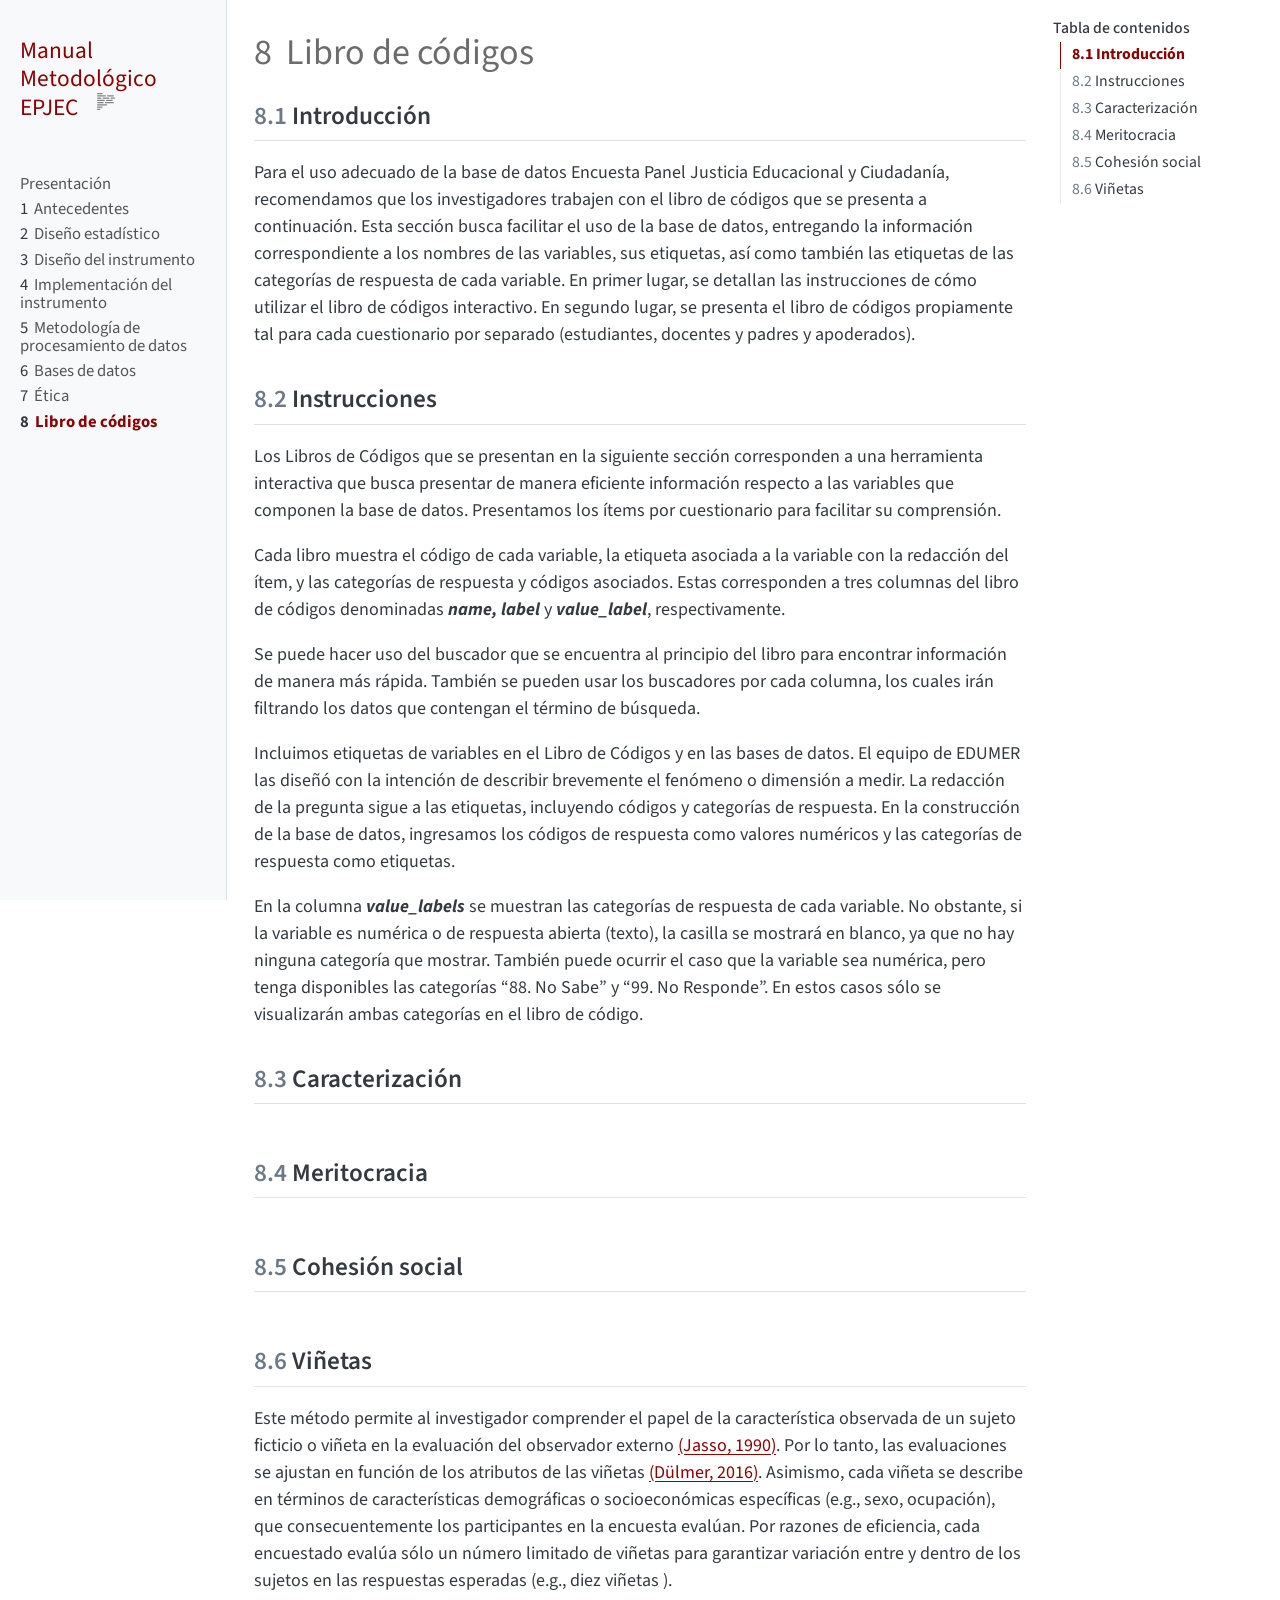
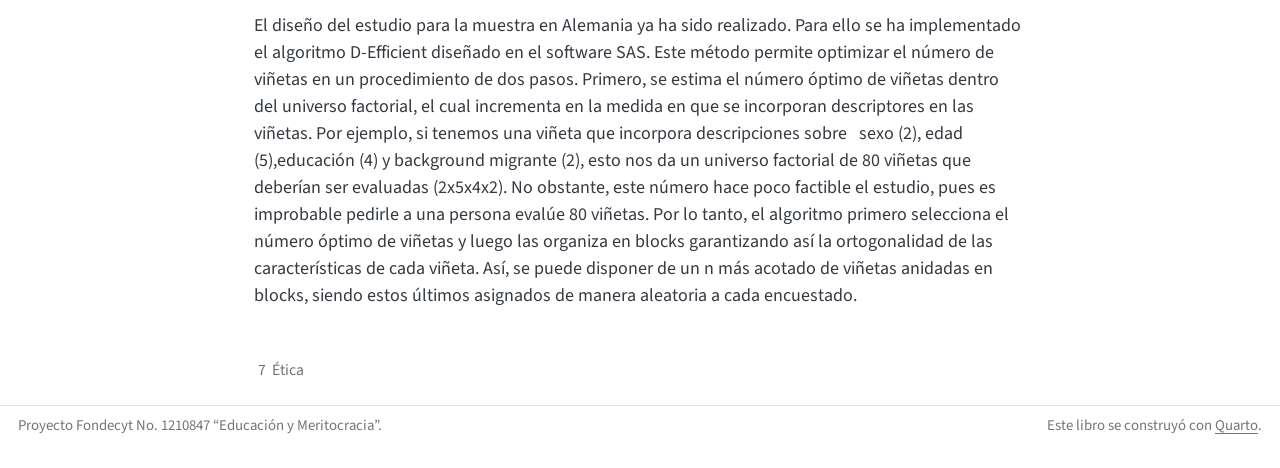
==== docs/08-codebook.html @ 8bf210ad "avances libro de códigos avances en los módulos de meritocracia y cohesión" ====
<!DOCTYPE html>
<html xmlns="http://www.w3.org/1999/xhtml" lang="es" xml:lang="es"><head>

<meta charset="utf-8">
<meta name="generator" content="quarto-1.5.57">

<meta name="viewport" content="width=device-width, initial-scale=1.0, user-scalable=yes">


<title>8&nbsp; Libro de códigos – Manual Metodológico EPJEC</title>
<style>
code{white-space: pre-wrap;}
span.smallcaps{font-variant: small-caps;}
div.columns{display: flex; gap: min(4vw, 1.5em);}
div.column{flex: auto; overflow-x: auto;}
div.hanging-indent{margin-left: 1.5em; text-indent: -1.5em;}
ul.task-list{list-style: none;}
ul.task-list li input[type="checkbox"] {
  width: 0.8em;
  margin: 0 0.8em 0.2em -1em; /* quarto-specific, see https://github.com/quarto-dev/quarto-cli/issues/4556 */ 
  vertical-align: middle;
}
</style>


<script src="site_libs/quarto-nav/quarto-nav.js"></script>
<script src="site_libs/quarto-nav/headroom.min.js"></script>
<script src="site_libs/clipboard/clipboard.min.js"></script>
<script src="site_libs/quarto-search/autocomplete.umd.js"></script>
<script src="site_libs/quarto-search/fuse.min.js"></script>
<script src="site_libs/quarto-search/quarto-search.js"></script>
<meta name="quarto:offset" content="./">
<link href="./07-etichs.html" rel="prev">
<link href="./edumer.png" rel="icon" type="image/png">
<script src="site_libs/quarto-html/quarto.js"></script>
<script src="site_libs/quarto-html/popper.min.js"></script>
<script src="site_libs/quarto-html/tippy.umd.min.js"></script>
<script src="site_libs/quarto-html/anchor.min.js"></script>
<link href="site_libs/quarto-html/tippy.css" rel="stylesheet">
<link href="site_libs/quarto-html/quarto-syntax-highlighting.css" rel="stylesheet" id="quarto-text-highlighting-styles">
<script src="site_libs/bootstrap/bootstrap.min.js"></script>
<link href="site_libs/bootstrap/bootstrap-icons.css" rel="stylesheet">
<link href="site_libs/bootstrap/bootstrap.min.css" rel="stylesheet" id="quarto-bootstrap" data-mode="light">
<script id="quarto-search-options" type="application/json">{
  "location": "sidebar",
  "copy-button": false,
  "collapse-after": 3,
  "panel-placement": "start",
  "type": "textbox",
  "limit": 50,
  "keyboard-shortcut": [
    "f",
    "/",
    "s"
  ],
  "language": {
    "search-no-results-text": "Sin resultados",
    "search-matching-documents-text": "documentos encontrados",
    "search-copy-link-title": "Copiar el enlace en la búsqueda",
    "search-hide-matches-text": "Ocultar resultados adicionales",
    "search-more-match-text": "resultado adicional en este documento",
    "search-more-matches-text": "resultados adicionales en este documento",
    "search-clear-button-title": "Borrar",
    "search-text-placeholder": "",
    "search-detached-cancel-button-title": "Cancelar",
    "search-submit-button-title": "Enviar",
    "search-label": "Buscar"
  }
}</script>
<script src="site_libs/htmlwidgets-1.6.3/htmlwidgets.js"></script>

<link href="site_libs/datatables-css-0.0.0/datatables-crosstalk.css" rel="stylesheet">

<script src="site_libs/datatables-binding-0.33/datatables.js"></script>

<script src="site_libs/jquery-3.6.0/jquery-3.6.0.min.js"></script>

<link href="site_libs/dt-core-1.13.6/css/jquery.dataTables.min.css" rel="stylesheet">

<link href="site_libs/dt-core-1.13.6/css/jquery.dataTables.extra.css" rel="stylesheet">

<script src="site_libs/dt-core-1.13.6/js/jquery.dataTables.min.js"></script>

<script src="site_libs/jszip-1.13.6/jszip.min.js"></script>

<script src="site_libs/pdfmake-1.13.6/pdfmake.js"></script>

<script src="site_libs/pdfmake-1.13.6/vfs_fonts.js"></script>

<link href="site_libs/dt-ext-buttons-1.13.6/css/buttons.dataTables.min.css" rel="stylesheet">

<script src="site_libs/dt-ext-buttons-1.13.6/js/dataTables.buttons.min.js"></script>

<script src="site_libs/dt-ext-buttons-1.13.6/js/buttons.html5.min.js"></script>

<script src="site_libs/dt-ext-buttons-1.13.6/js/buttons.colVis.min.js"></script>

<script src="site_libs/dt-ext-buttons-1.13.6/js/buttons.print.min.js"></script>

<link href="site_libs/nouislider-7.0.10/jquery.nouislider.min.css" rel="stylesheet">

<script src="site_libs/nouislider-7.0.10/jquery.nouislider.min.js"></script>

<link href="site_libs/selectize-0.12.0/selectize.bootstrap3.css" rel="stylesheet">

<script src="site_libs/selectize-0.12.0/selectize.min.js"></script>

<link href="site_libs/crosstalk-1.2.1/css/crosstalk.min.css" rel="stylesheet">

<script src="site_libs/crosstalk-1.2.1/js/crosstalk.min.js"></script>



</head>

<body class="nav-sidebar docked">

<div id="quarto-search-results"></div>
  <header id="quarto-header" class="headroom fixed-top">
  <nav class="quarto-secondary-nav">
    <div class="container-fluid d-flex">
      <button type="button" class="quarto-btn-toggle btn" data-bs-toggle="collapse" role="button" data-bs-target=".quarto-sidebar-collapse-item" aria-controls="quarto-sidebar" aria-expanded="false" aria-label="Alternar barra lateral" onclick="if (window.quartoToggleHeadroom) { window.quartoToggleHeadroom(); }">
        <i class="bi bi-layout-text-sidebar-reverse"></i>
      </button>
        <nav class="quarto-page-breadcrumbs" aria-label="breadcrumb"><ol class="breadcrumb"><li class="breadcrumb-item"><a href="./08-codebook.html"><span class="chapter-number">8</span>&nbsp; <span class="chapter-title">Libro de códigos</span></a></li></ol></nav>
        <a class="flex-grow-1" role="navigation" data-bs-toggle="collapse" data-bs-target=".quarto-sidebar-collapse-item" aria-controls="quarto-sidebar" aria-expanded="false" aria-label="Alternar barra lateral" onclick="if (window.quartoToggleHeadroom) { window.quartoToggleHeadroom(); }">      
        </a>
      <button type="button" class="btn quarto-search-button" aria-label="Buscar" onclick="window.quartoOpenSearch();">
        <i class="bi bi-search"></i>
      </button>
    </div>
  </nav>
</header>
<!-- content -->
<div id="quarto-content" class="quarto-container page-columns page-rows-contents page-layout-article">
<!-- sidebar -->
  <nav id="quarto-sidebar" class="sidebar collapse collapse-horizontal quarto-sidebar-collapse-item sidebar-navigation docked overflow-auto">
    <div class="pt-lg-2 mt-2 text-left sidebar-header">
    <div class="sidebar-title mb-0 py-0">
      <a href="./">Manual Metodológico EPJEC</a> 
        <div class="sidebar-tools-main">
    <a href="https://github.com/educacion-meritocracia/edumer-data" title="Ejecutar el código" class="quarto-navigation-tool px-1" aria-label="Ejecutar el código"><i class="bi bi-github"></i></a>
  <a href="" class="quarto-reader-toggle quarto-navigation-tool px-1" onclick="window.quartoToggleReader(); return false;" title="Alternar modo lector">
  <div class="quarto-reader-toggle-btn">
  <i class="bi"></i>
  </div>
</a>
</div>
    </div>
      </div>
        <div class="mt-2 flex-shrink-0 align-items-center">
        <div class="sidebar-search">
        <div id="quarto-search" class="" title="Buscar"></div>
        </div>
        </div>
    <div class="sidebar-menu-container"> 
    <ul class="list-unstyled mt-1">
        <li class="sidebar-item">
  <div class="sidebar-item-container"> 
  <a href="./index.html" class="sidebar-item-text sidebar-link">
 <span class="menu-text">Presentación</span></a>
  </div>
</li>
        <li class="sidebar-item">
  <div class="sidebar-item-container"> 
  <a href="./01-antecedents.html" class="sidebar-item-text sidebar-link">
 <span class="menu-text"><span class="chapter-number">1</span>&nbsp; <span class="chapter-title">Antecedentes</span></span></a>
  </div>
</li>
        <li class="sidebar-item">
  <div class="sidebar-item-container"> 
  <a href="./02-sample-desing.html" class="sidebar-item-text sidebar-link">
 <span class="menu-text"><span class="chapter-number">2</span>&nbsp; <span class="chapter-title">Diseño estadístico</span></span></a>
  </div>
</li>
        <li class="sidebar-item">
  <div class="sidebar-item-container"> 
  <a href="./03-instrument-desing.html" class="sidebar-item-text sidebar-link">
 <span class="menu-text"><span class="chapter-number">3</span>&nbsp; <span class="chapter-title">Diseño del instrumento</span></span></a>
  </div>
</li>
        <li class="sidebar-item">
  <div class="sidebar-item-container"> 
  <a href="./04-survey-implementation.html" class="sidebar-item-text sidebar-link">
 <span class="menu-text"><span class="chapter-number">4</span>&nbsp; <span class="chapter-title">Implementación del instrumento</span></span></a>
  </div>
</li>
        <li class="sidebar-item">
  <div class="sidebar-item-container"> 
  <a href="./05-survey-processing.html" class="sidebar-item-text sidebar-link">
 <span class="menu-text"><span class="chapter-number">5</span>&nbsp; <span class="chapter-title">Metodología de procesamiento de datos</span></span></a>
  </div>
</li>
        <li class="sidebar-item">
  <div class="sidebar-item-container"> 
  <a href="./06-database.html" class="sidebar-item-text sidebar-link">
 <span class="menu-text"><span class="chapter-number">6</span>&nbsp; <span class="chapter-title">Bases de datos</span></span></a>
  </div>
</li>
        <li class="sidebar-item">
  <div class="sidebar-item-container"> 
  <a href="./07-etichs.html" class="sidebar-item-text sidebar-link">
 <span class="menu-text"><span class="chapter-number">7</span>&nbsp; <span class="chapter-title">Ética</span></span></a>
  </div>
</li>
        <li class="sidebar-item">
  <div class="sidebar-item-container"> 
  <a href="./08-codebook.html" class="sidebar-item-text sidebar-link active">
 <span class="menu-text"><span class="chapter-number">8</span>&nbsp; <span class="chapter-title">Libro de códigos</span></span></a>
  </div>
</li>
    </ul>
    </div>
</nav>
<div id="quarto-sidebar-glass" class="quarto-sidebar-collapse-item" data-bs-toggle="collapse" data-bs-target=".quarto-sidebar-collapse-item"></div>
<!-- margin-sidebar -->
    <div id="quarto-margin-sidebar" class="sidebar margin-sidebar">
        <nav id="TOC" role="doc-toc" class="toc-active">
    <h2 id="toc-title">Tabla de contenidos</h2>
   
  <ul>
  <li><a href="#introducción" id="toc-introducción" class="nav-link active" data-scroll-target="#introducción"><span class="header-section-number">8.1</span> Introducción</a></li>
  <li><a href="#instrucciones" id="toc-instrucciones" class="nav-link" data-scroll-target="#instrucciones"><span class="header-section-number">8.2</span> Instrucciones</a></li>
  <li><a href="#caracterización" id="toc-caracterización" class="nav-link" data-scroll-target="#caracterización"><span class="header-section-number">8.3</span> Caracterización</a></li>
  <li><a href="#meritocracia" id="toc-meritocracia" class="nav-link" data-scroll-target="#meritocracia"><span class="header-section-number">8.4</span> Meritocracia</a></li>
  <li><a href="#cohesión-social" id="toc-cohesión-social" class="nav-link" data-scroll-target="#cohesión-social"><span class="header-section-number">8.5</span> Cohesión social</a></li>
  <li><a href="#viñetas" id="toc-viñetas" class="nav-link" data-scroll-target="#viñetas"><span class="header-section-number">8.6</span> Viñetas</a></li>
  </ul>
</nav>
    </div>
<!-- main -->
<main class="content" id="quarto-document-content">

<header id="title-block-header" class="quarto-title-block default">
<div class="quarto-title">
<h1 class="title"><span id="codebook" class="quarto-section-identifier"><span class="chapter-number">8</span>&nbsp; <span class="chapter-title">Libro de códigos</span></span></h1>
</div>



<div class="quarto-title-meta">

    
  
    
  </div>
  


</header>


<section id="introducción" class="level2" data-number="8.1">
<h2 data-number="8.1" class="anchored" data-anchor-id="introducción"><span class="header-section-number">8.1</span> Introducción</h2>
<p>Para el uso adecuado de la base de datos Encuesta Panel Justicia Educacional y Ciudadanía, recomendamos que los investigadores trabajen con el libro de códigos que se presenta a continuación. Esta sección busca facilitar el uso de la base de datos, entregando la información correspondiente a los nombres de las variables, sus etiquetas, así como también las etiquetas de las categorías de respuesta de cada variable. En primer lugar, se detallan las instrucciones de cómo utilizar el libro de códigos interactivo. En segundo lugar, se presenta el libro de códigos propiamente tal para cada cuestionario por separado (estudiantes, docentes y padres y apoderados).</p>
</section>
<section id="instrucciones" class="level2" data-number="8.2">
<h2 data-number="8.2" class="anchored" data-anchor-id="instrucciones"><span class="header-section-number">8.2</span> Instrucciones</h2>
<p>Los Libros de Códigos que se presentan en la siguiente sección corresponden a una herramienta interactiva que busca presentar de manera eficiente información respecto a las variables que componen la base de datos. Presentamos los ítems por cuestionario para facilitar su comprensión.</p>
<p>Cada libro muestra el código de cada variable, la etiqueta asociada a la variable con la redacción del ítem, y las categorías de respuesta y códigos asociados. Estas corresponden a tres columnas del libro de códigos denominadas <strong><em>name, label</em></strong> y <strong><em>value_label</em></strong>, respectivamente.</p>
<p>Se puede hacer uso del buscador que se encuentra al principio del libro para encontrar información de manera más rápida. También se pueden usar los buscadores por cada columna, los cuales irán filtrando los datos que contengan el término de búsqueda.</p>
<p>Incluimos etiquetas de variables en el Libro de Códigos y en las bases de datos. El equipo de EDUMER las diseñó con la intención de describir brevemente el fenómeno o dimensión a medir. La redacción de la pregunta sigue a las etiquetas, incluyendo códigos y categorías de respuesta. En la construcción de la base de datos, ingresamos los códigos de respuesta como valores numéricos y las categorías de respuesta como etiquetas.</p>
<p>En la columna <strong><em>value_labels</em></strong> se muestran las categorías de respuesta de cada variable. No obstante, si la variable es numérica o de respuesta abierta (texto), la casilla se mostrará en blanco, ya que no hay ninguna categoría que mostrar. También puede ocurrir el caso que la variable sea numérica, pero tenga disponibles las categorías “88. No Sabe” y “99. No Responde”. En estos casos sólo se visualizarán ambas categorías en el libro de código.</p>
</section>
<section id="caracterización" class="level2" data-number="8.3">
<h2 data-number="8.3" class="anchored" data-anchor-id="caracterización"><span class="header-section-number">8.3</span> Caracterización</h2>
<div class="cell">
<div class="cell-output-display">
<div class="datatables html-widget html-fill-item" id="htmlwidget-c0a5b9abe3b54e4e7b2d" style="width:100%;height:auto;"></div>
<script type="application/json" data-for="htmlwidget-c0a5b9abe3b54e4e7b2d">{"x":{"filter":"top","vertical":false,"filterHTML":"<tr>\n  <td data-type=\"character\" style=\"vertical-align: top;\">\n    <div class=\"form-group has-feedback\" style=\"margin-bottom: auto;\">\n      <input type=\"search\" placeholder=\"All\" class=\"form-control\" style=\"width: 100%;\"/>\n      <span class=\"glyphicon glyphicon-remove-circle form-control-feedback\"><\/span>\n    <\/div>\n  <\/td>\n  <td data-type=\"character\" style=\"vertical-align: top;\">\n    <div class=\"form-group has-feedback\" style=\"margin-bottom: auto;\">\n      <input type=\"search\" placeholder=\"All\" class=\"form-control\" style=\"width: 100%;\" disabled=\"\"/>\n      <span class=\"glyphicon glyphicon-remove-circle form-control-feedback\"><\/span>\n    <\/div>\n  <\/td>\n<\/tr>","extensions":["Buttons"],"caption":"<caption>data_caracterizacion  columns and labels<\/caption>","data":[["carac_a04","carac_a05","carac_a06","carac_a07","carac_a08","carac_a09","carac_a10","carac_a11","carac_a12","carac_a13"],[null,null,null,null,null,null,null,null,null,null]],"container":"<table class=\"display\">\n  <thead>\n    <tr>\n      <th>name<\/th>\n      <th>label<\/th>\n    <\/tr>\n  <\/thead>\n<\/table>","options":{"dom":"Bfrtip","info":false,"buttons":["copy","csv","excel","pdf","print"],"paging":false,"columnDefs":[{"name":"name","targets":0},{"name":"label","targets":1}],"order":[],"autoWidth":false,"orderClasses":false,"orderCellsTop":true}},"evals":[],"jsHooks":[]}</script>
</div>
</div>
</section>
<section id="meritocracia" class="level2" data-number="8.4">
<h2 data-number="8.4" class="anchored" data-anchor-id="meritocracia"><span class="header-section-number">8.4</span> Meritocracia</h2>
<div class="cell">
<div class="cell-output-display">
<div class="datatables html-widget html-fill-item" id="htmlwidget-0f31568b8350158f92c4" style="width:100%;height:auto;"></div>
<script type="application/json" data-for="htmlwidget-0f31568b8350158f92c4">{"x":{"filter":"top","vertical":false,"filterHTML":"<tr>\n  <td data-type=\"character\" style=\"vertical-align: top;\">\n    <div class=\"form-group has-feedback\" style=\"margin-bottom: auto;\">\n      <input type=\"search\" placeholder=\"All\" class=\"form-control\" style=\"width: 100%;\"/>\n      <span class=\"glyphicon glyphicon-remove-circle form-control-feedback\"><\/span>\n    <\/div>\n  <\/td>\n  <td data-type=\"character\" style=\"vertical-align: top;\">\n    <div class=\"form-group has-feedback\" style=\"margin-bottom: auto;\">\n      <input type=\"search\" placeholder=\"All\" class=\"form-control\" style=\"width: 100%;\" disabled=\"\"/>\n      <span class=\"glyphicon glyphicon-remove-circle form-control-feedback\"><\/span>\n    <\/div>\n  <\/td>\n<\/tr>","extensions":["Buttons"],"caption":"<caption>data_meritocracia  columns and labels<\/caption>","data":[["merit_01","merit_02","merit_03","merit_04","merit_05","merit_06","merit_07","merit_08","merit_09","merit_10"],[null,null,null,null,null,null,null,null,null,null]],"container":"<table class=\"display\">\n  <thead>\n    <tr>\n      <th>name<\/th>\n      <th>label<\/th>\n    <\/tr>\n  <\/thead>\n<\/table>","options":{"dom":"Bfrtip","info":false,"buttons":["copy","csv","excel","pdf","print"],"paging":false,"columnDefs":[{"name":"name","targets":0},{"name":"label","targets":1}],"order":[],"autoWidth":false,"orderClasses":false,"orderCellsTop":true}},"evals":[],"jsHooks":[]}</script>
</div>
</div>
</section>
<section id="cohesión-social" class="level2" data-number="8.5">
<h2 data-number="8.5" class="anchored" data-anchor-id="cohesión-social"><span class="header-section-number">8.5</span> Cohesión social</h2>
<div class="cell">
<div class="cell-output-display">
<div class="datatables html-widget html-fill-item" id="htmlwidget-65eee60cdba051fbb8dd" style="width:100%;height:auto;"></div>
<script type="application/json" data-for="htmlwidget-65eee60cdba051fbb8dd">{"x":{"filter":"top","vertical":false,"filterHTML":"<tr>\n  <td data-type=\"character\" style=\"vertical-align: top;\">\n    <div class=\"form-group has-feedback\" style=\"margin-bottom: auto;\">\n      <input type=\"search\" placeholder=\"All\" class=\"form-control\" style=\"width: 100%;\"/>\n      <span class=\"glyphicon glyphicon-remove-circle form-control-feedback\"><\/span>\n    <\/div>\n  <\/td>\n  <td data-type=\"character\" style=\"vertical-align: top;\">\n    <div class=\"form-group has-feedback\" style=\"margin-bottom: auto;\">\n      <input type=\"search\" placeholder=\"All\" class=\"form-control\" style=\"width: 100%;\" disabled=\"\"/>\n      <span class=\"glyphicon glyphicon-remove-circle form-control-feedback\"><\/span>\n    <\/div>\n  <\/td>\n<\/tr>","extensions":["Buttons"],"caption":"<caption>data_cohesion  columns and labels<\/caption>","data":[["cohesion_01","cohesion_02","cohesion_03","cohesion_04","cohesion_05","cohesion_06","cohesion_07","cohesion_08","cohesion_09","cohesion_10","cohesion_11","cohesion_12"],[null,null,null,null,null,null,null,null,null,null,null,null]],"container":"<table class=\"display\">\n  <thead>\n    <tr>\n      <th>name<\/th>\n      <th>label<\/th>\n    <\/tr>\n  <\/thead>\n<\/table>","options":{"dom":"Bfrtip","info":false,"buttons":["copy","csv","excel","pdf","print"],"paging":false,"columnDefs":[{"name":"name","targets":0},{"name":"label","targets":1}],"order":[],"autoWidth":false,"orderClasses":false,"orderCellsTop":true}},"evals":[],"jsHooks":[]}</script>
</div>
</div>
</section>
<section id="viñetas" class="level2" data-number="8.6">
<h2 data-number="8.6" class="anchored" data-anchor-id="viñetas"><span class="header-section-number">8.6</span> Viñetas</h2>
<p>Este método permite al investigador comprender el papel de la característica observada de un sujeto ficticio o viñeta en la evaluación del observador externo <a href="https://www.zotero.org/google-docs/?9PyGL8">(Jasso, 1990)</a>. Por lo tanto, las evaluaciones se ajustan en función de los atributos de las viñetas <a href="https://www.zotero.org/google-docs/?3uOquG">(Dülmer, 2016)</a>. Asimismo, cada viñeta se describe en términos de características demográficas o socioeconómicas específicas (e.g., sexo, ocupación), que consecuentemente los participantes en la encuesta evalúan. Por razones de eficiencia, cada encuestado evalúa sólo un número limitado de viñetas para garantizar variación entre y dentro de los sujetos en las respuestas esperadas (e.g., diez viñetas ).&nbsp;</p>
<p>El diseño del estudio para la muestra en Alemania ya ha sido realizado. Para ello se ha implementado el algoritmo D-Efficient diseñado en el software SAS. Este método permite optimizar el número de viñetas en un procedimiento de dos pasos. Primero, se estima el número óptimo de viñetas dentro del universo factorial, el cual incrementa en la medida en que se incorporan descriptores en las viñetas. Por ejemplo, si tenemos una viñeta que incorpora descripciones sobre &nbsp; sexo (2), edad (5),educación (4) y background migrante (2), esto nos da un universo factorial de 80 viñetas que deberían ser evaluadas (2x5x4x2). No obstante, este número hace poco factible el estudio, pues es improbable pedirle a una persona evalúe 80 viñetas. Por lo tanto, el algoritmo primero selecciona el número óptimo de viñetas y luego las organiza en blocks garantizando así la ortogonalidad de las características de cada viñeta. Así, se puede disponer de un n más acotado de viñetas anidadas en blocks, siendo estos últimos asignados de manera aleatoria a cada encuestado.</p>


</section>

</main> <!-- /main -->
<script id="quarto-html-after-body" type="application/javascript">
window.document.addEventListener("DOMContentLoaded", function (event) {
  const toggleBodyColorMode = (bsSheetEl) => {
    const mode = bsSheetEl.getAttribute("data-mode");
    const bodyEl = window.document.querySelector("body");
    if (mode === "dark") {
      bodyEl.classList.add("quarto-dark");
      bodyEl.classList.remove("quarto-light");
    } else {
      bodyEl.classList.add("quarto-light");
      bodyEl.classList.remove("quarto-dark");
    }
  }
  const toggleBodyColorPrimary = () => {
    const bsSheetEl = window.document.querySelector("link#quarto-bootstrap");
    if (bsSheetEl) {
      toggleBodyColorMode(bsSheetEl);
    }
  }
  toggleBodyColorPrimary();  
  const icon = "";
  const anchorJS = new window.AnchorJS();
  anchorJS.options = {
    placement: 'right',
    icon: icon
  };
  anchorJS.add('.anchored');
  const isCodeAnnotation = (el) => {
    for (const clz of el.classList) {
      if (clz.startsWith('code-annotation-')) {                     
        return true;
      }
    }
    return false;
  }
  const onCopySuccess = function(e) {
    // button target
    const button = e.trigger;
    // don't keep focus
    button.blur();
    // flash "checked"
    button.classList.add('code-copy-button-checked');
    var currentTitle = button.getAttribute("title");
    button.setAttribute("title", "Copiado");
    let tooltip;
    if (window.bootstrap) {
      button.setAttribute("data-bs-toggle", "tooltip");
      button.setAttribute("data-bs-placement", "left");
      button.setAttribute("data-bs-title", "Copiado");
      tooltip = new bootstrap.Tooltip(button, 
        { trigger: "manual", 
          customClass: "code-copy-button-tooltip",
          offset: [0, -8]});
      tooltip.show();    
    }
    setTimeout(function() {
      if (tooltip) {
        tooltip.hide();
        button.removeAttribute("data-bs-title");
        button.removeAttribute("data-bs-toggle");
        button.removeAttribute("data-bs-placement");
      }
      button.setAttribute("title", currentTitle);
      button.classList.remove('code-copy-button-checked');
    }, 1000);
    // clear code selection
    e.clearSelection();
  }
  const getTextToCopy = function(trigger) {
      const codeEl = trigger.previousElementSibling.cloneNode(true);
      for (const childEl of codeEl.children) {
        if (isCodeAnnotation(childEl)) {
          childEl.remove();
        }
      }
      return codeEl.innerText;
  }
  const clipboard = new window.ClipboardJS('.code-copy-button:not([data-in-quarto-modal])', {
    text: getTextToCopy
  });
  clipboard.on('success', onCopySuccess);
  if (window.document.getElementById('quarto-embedded-source-code-modal')) {
    // For code content inside modals, clipBoardJS needs to be initialized with a container option
    // TODO: Check when it could be a function (https://github.com/zenorocha/clipboard.js/issues/860)
    const clipboardModal = new window.ClipboardJS('.code-copy-button[data-in-quarto-modal]', {
      text: getTextToCopy,
      container: window.document.getElementById('quarto-embedded-source-code-modal')
    });
    clipboardModal.on('success', onCopySuccess);
  }
    var localhostRegex = new RegExp(/^(?:http|https):\/\/localhost\:?[0-9]*\//);
    var mailtoRegex = new RegExp(/^mailto:/);
      var filterRegex = new RegExp('/' + window.location.host + '/');
    var isInternal = (href) => {
        return filterRegex.test(href) || localhostRegex.test(href) || mailtoRegex.test(href);
    }
    // Inspect non-navigation links and adorn them if external
 	var links = window.document.querySelectorAll('a[href]:not(.nav-link):not(.navbar-brand):not(.toc-action):not(.sidebar-link):not(.sidebar-item-toggle):not(.pagination-link):not(.no-external):not([aria-hidden]):not(.dropdown-item):not(.quarto-navigation-tool):not(.about-link)');
    for (var i=0; i<links.length; i++) {
      const link = links[i];
      if (!isInternal(link.href)) {
        // undo the damage that might have been done by quarto-nav.js in the case of
        // links that we want to consider external
        if (link.dataset.originalHref !== undefined) {
          link.href = link.dataset.originalHref;
        }
      }
    }
  function tippyHover(el, contentFn, onTriggerFn, onUntriggerFn) {
    const config = {
      allowHTML: true,
      maxWidth: 500,
      delay: 100,
      arrow: false,
      appendTo: function(el) {
          return el.parentElement;
      },
      interactive: true,
      interactiveBorder: 10,
      theme: 'quarto',
      placement: 'bottom-start',
    };
    if (contentFn) {
      config.content = contentFn;
    }
    if (onTriggerFn) {
      config.onTrigger = onTriggerFn;
    }
    if (onUntriggerFn) {
      config.onUntrigger = onUntriggerFn;
    }
    window.tippy(el, config); 
  }
  const noterefs = window.document.querySelectorAll('a[role="doc-noteref"]');
  for (var i=0; i<noterefs.length; i++) {
    const ref = noterefs[i];
    tippyHover(ref, function() {
      // use id or data attribute instead here
      let href = ref.getAttribute('data-footnote-href') || ref.getAttribute('href');
      try { href = new URL(href).hash; } catch {}
      const id = href.replace(/^#\/?/, "");
      const note = window.document.getElementById(id);
      if (note) {
        return note.innerHTML;
      } else {
        return "";
      }
    });
  }
  const xrefs = window.document.querySelectorAll('a.quarto-xref');
  const processXRef = (id, note) => {
    // Strip column container classes
    const stripColumnClz = (el) => {
      el.classList.remove("page-full", "page-columns");
      if (el.children) {
        for (const child of el.children) {
          stripColumnClz(child);
        }
      }
    }
    stripColumnClz(note)
    if (id === null || id.startsWith('sec-')) {
      // Special case sections, only their first couple elements
      const container = document.createElement("div");
      if (note.children && note.children.length > 2) {
        container.appendChild(note.children[0].cloneNode(true));
        for (let i = 1; i < note.children.length; i++) {
          const child = note.children[i];
          if (child.tagName === "P" && child.innerText === "") {
            continue;
          } else {
            container.appendChild(child.cloneNode(true));
            break;
          }
        }
        if (window.Quarto?.typesetMath) {
          window.Quarto.typesetMath(container);
        }
        return container.innerHTML
      } else {
        if (window.Quarto?.typesetMath) {
          window.Quarto.typesetMath(note);
        }
        return note.innerHTML;
      }
    } else {
      // Remove any anchor links if they are present
      const anchorLink = note.querySelector('a.anchorjs-link');
      if (anchorLink) {
        anchorLink.remove();
      }
      if (window.Quarto?.typesetMath) {
        window.Quarto.typesetMath(note);
      }
      // TODO in 1.5, we should make sure this works without a callout special case
      if (note.classList.contains("callout")) {
        return note.outerHTML;
      } else {
        return note.innerHTML;
      }
    }
  }
  for (var i=0; i<xrefs.length; i++) {
    const xref = xrefs[i];
    tippyHover(xref, undefined, function(instance) {
      instance.disable();
      let url = xref.getAttribute('href');
      let hash = undefined; 
      if (url.startsWith('#')) {
        hash = url;
      } else {
        try { hash = new URL(url).hash; } catch {}
      }
      if (hash) {
        const id = hash.replace(/^#\/?/, "");
        const note = window.document.getElementById(id);
        if (note !== null) {
          try {
            const html = processXRef(id, note.cloneNode(true));
            instance.setContent(html);
          } finally {
            instance.enable();
            instance.show();
          }
        } else {
          // See if we can fetch this
          fetch(url.split('#')[0])
          .then(res => res.text())
          .then(html => {
            const parser = new DOMParser();
            const htmlDoc = parser.parseFromString(html, "text/html");
            const note = htmlDoc.getElementById(id);
            if (note !== null) {
              const html = processXRef(id, note);
              instance.setContent(html);
            } 
          }).finally(() => {
            instance.enable();
            instance.show();
          });
        }
      } else {
        // See if we can fetch a full url (with no hash to target)
        // This is a special case and we should probably do some content thinning / targeting
        fetch(url)
        .then(res => res.text())
        .then(html => {
          const parser = new DOMParser();
          const htmlDoc = parser.parseFromString(html, "text/html");
          const note = htmlDoc.querySelector('main.content');
          if (note !== null) {
            // This should only happen for chapter cross references
            // (since there is no id in the URL)
            // remove the first header
            if (note.children.length > 0 && note.children[0].tagName === "HEADER") {
              note.children[0].remove();
            }
            const html = processXRef(null, note);
            instance.setContent(html);
          } 
        }).finally(() => {
          instance.enable();
          instance.show();
        });
      }
    }, function(instance) {
    });
  }
      let selectedAnnoteEl;
      const selectorForAnnotation = ( cell, annotation) => {
        let cellAttr = 'data-code-cell="' + cell + '"';
        let lineAttr = 'data-code-annotation="' +  annotation + '"';
        const selector = 'span[' + cellAttr + '][' + lineAttr + ']';
        return selector;
      }
      const selectCodeLines = (annoteEl) => {
        const doc = window.document;
        const targetCell = annoteEl.getAttribute("data-target-cell");
        const targetAnnotation = annoteEl.getAttribute("data-target-annotation");
        const annoteSpan = window.document.querySelector(selectorForAnnotation(targetCell, targetAnnotation));
        const lines = annoteSpan.getAttribute("data-code-lines").split(",");
        const lineIds = lines.map((line) => {
          return targetCell + "-" + line;
        })
        let top = null;
        let height = null;
        let parent = null;
        if (lineIds.length > 0) {
            //compute the position of the single el (top and bottom and make a div)
            const el = window.document.getElementById(lineIds[0]);
            top = el.offsetTop;
            height = el.offsetHeight;
            parent = el.parentElement.parentElement;
          if (lineIds.length > 1) {
            const lastEl = window.document.getElementById(lineIds[lineIds.length - 1]);
            const bottom = lastEl.offsetTop + lastEl.offsetHeight;
            height = bottom - top;
          }
          if (top !== null && height !== null && parent !== null) {
            // cook up a div (if necessary) and position it 
            let div = window.document.getElementById("code-annotation-line-highlight");
            if (div === null) {
              div = window.document.createElement("div");
              div.setAttribute("id", "code-annotation-line-highlight");
              div.style.position = 'absolute';
              parent.appendChild(div);
            }
            div.style.top = top - 2 + "px";
            div.style.height = height + 4 + "px";
            div.style.left = 0;
            let gutterDiv = window.document.getElementById("code-annotation-line-highlight-gutter");
            if (gutterDiv === null) {
              gutterDiv = window.document.createElement("div");
              gutterDiv.setAttribute("id", "code-annotation-line-highlight-gutter");
              gutterDiv.style.position = 'absolute';
              const codeCell = window.document.getElementById(targetCell);
              const gutter = codeCell.querySelector('.code-annotation-gutter');
              gutter.appendChild(gutterDiv);
            }
            gutterDiv.style.top = top - 2 + "px";
            gutterDiv.style.height = height + 4 + "px";
          }
          selectedAnnoteEl = annoteEl;
        }
      };
      const unselectCodeLines = () => {
        const elementsIds = ["code-annotation-line-highlight", "code-annotation-line-highlight-gutter"];
        elementsIds.forEach((elId) => {
          const div = window.document.getElementById(elId);
          if (div) {
            div.remove();
          }
        });
        selectedAnnoteEl = undefined;
      };
        // Handle positioning of the toggle
    window.addEventListener(
      "resize",
      throttle(() => {
        elRect = undefined;
        if (selectedAnnoteEl) {
          selectCodeLines(selectedAnnoteEl);
        }
      }, 10)
    );
    function throttle(fn, ms) {
    let throttle = false;
    let timer;
      return (...args) => {
        if(!throttle) { // first call gets through
            fn.apply(this, args);
            throttle = true;
        } else { // all the others get throttled
            if(timer) clearTimeout(timer); // cancel #2
            timer = setTimeout(() => {
              fn.apply(this, args);
              timer = throttle = false;
            }, ms);
        }
      };
    }
      // Attach click handler to the DT
      const annoteDls = window.document.querySelectorAll('dt[data-target-cell]');
      for (const annoteDlNode of annoteDls) {
        annoteDlNode.addEventListener('click', (event) => {
          const clickedEl = event.target;
          if (clickedEl !== selectedAnnoteEl) {
            unselectCodeLines();
            const activeEl = window.document.querySelector('dt[data-target-cell].code-annotation-active');
            if (activeEl) {
              activeEl.classList.remove('code-annotation-active');
            }
            selectCodeLines(clickedEl);
            clickedEl.classList.add('code-annotation-active');
          } else {
            // Unselect the line
            unselectCodeLines();
            clickedEl.classList.remove('code-annotation-active');
          }
        });
      }
  const findCites = (el) => {
    const parentEl = el.parentElement;
    if (parentEl) {
      const cites = parentEl.dataset.cites;
      if (cites) {
        return {
          el,
          cites: cites.split(' ')
        };
      } else {
        return findCites(el.parentElement)
      }
    } else {
      return undefined;
    }
  };
  var bibliorefs = window.document.querySelectorAll('a[role="doc-biblioref"]');
  for (var i=0; i<bibliorefs.length; i++) {
    const ref = bibliorefs[i];
    const citeInfo = findCites(ref);
    if (citeInfo) {
      tippyHover(citeInfo.el, function() {
        var popup = window.document.createElement('div');
        citeInfo.cites.forEach(function(cite) {
          var citeDiv = window.document.createElement('div');
          citeDiv.classList.add('hanging-indent');
          citeDiv.classList.add('csl-entry');
          var biblioDiv = window.document.getElementById('ref-' + cite);
          if (biblioDiv) {
            citeDiv.innerHTML = biblioDiv.innerHTML;
          }
          popup.appendChild(citeDiv);
        });
        return popup.innerHTML;
      });
    }
  }
});
</script>
<nav class="page-navigation">
  <div class="nav-page nav-page-previous">
      <a href="./07-etichs.html" class="pagination-link" aria-label="Ética">
        <i class="bi bi-arrow-left-short"></i> <span class="nav-page-text"><span class="chapter-number">7</span>&nbsp; <span class="chapter-title">Ética</span></span>
      </a>          
  </div>
  <div class="nav-page nav-page-next">
  </div>
</nav>
</div> <!-- /content -->
<footer class="footer">
  <div class="nav-footer">
    <div class="nav-footer-left">
<p>Proyecto Fondecyt No.&nbsp;1210847 “Educación y Meritocracia”.</p>
</div>   
    <div class="nav-footer-center">
      &nbsp;
    </div>
    <div class="nav-footer-right">
<p>Este libro se construyó con <a href="https://quarto.org/">Quarto</a>.</p>
</div>
  </div>
</footer>




</body></html>
---- docs/site_libs/quarto-html/quarto-syntax-highlighting.css ----
/* quarto syntax highlight colors */
:root {
  --quarto-hl-ot-color: #003B4F;
  --quarto-hl-at-color: #657422;
  --quarto-hl-ss-color: #20794D;
  --quarto-hl-an-color: #5E5E5E;
  --quarto-hl-fu-color: #4758AB;
  --quarto-hl-st-color: #20794D;
  --quarto-hl-cf-color: #003B4F;
  --quarto-hl-op-color: #5E5E5E;
  --quarto-hl-er-color: #AD0000;
  --quarto-hl-bn-color: #AD0000;
  --quarto-hl-al-color: #AD0000;
  --quarto-hl-va-color: #111111;
  --quarto-hl-bu-color: inherit;
  --quarto-hl-ex-color: inherit;
  --quarto-hl-pp-color: #AD0000;
  --quarto-hl-in-color: #5E5E5E;
  --quarto-hl-vs-color: #20794D;
  --quarto-hl-wa-color: #5E5E5E;
  --quarto-hl-do-color: #5E5E5E;
  --quarto-hl-im-color: #00769E;
  --quarto-hl-ch-color: #20794D;
  --quarto-hl-dt-color: #AD0000;
  --quarto-hl-fl-color: #AD0000;
  --quarto-hl-co-color: #5E5E5E;
  --quarto-hl-cv-color: #5E5E5E;
  --quarto-hl-cn-color: #8f5902;
  --quarto-hl-sc-color: #5E5E5E;
  --quarto-hl-dv-color: #AD0000;
  --quarto-hl-kw-color: #003B4F;
}

/* other quarto variables */
:root {
  --quarto-font-monospace: SFMono-Regular, Menlo, Monaco, Consolas, "Liberation Mono", "Courier New", monospace;
}

pre > code.sourceCode > span {
  color: #003B4F;
}

code span {
  color: #003B4F;
}

code.sourceCode > span {
  color: #003B4F;
}

div.sourceCode,
div.sourceCode pre.sourceCode {
  color: #003B4F;
}

code span.ot {
  color: #003B4F;
  font-style: inherit;
}

code span.at {
  color: #657422;
  font-style: inherit;
}

code span.ss {
  color: #20794D;
  font-style: inherit;
}

code span.an {
  color: #5E5E5E;
  font-style: inherit;
}

code span.fu {
  color: #4758AB;
  font-style: inherit;
}

code span.st {
  color: #20794D;
  font-style: inherit;
}

code span.cf {
  color: #003B4F;
  font-weight: bold;
  font-style: inherit;
}

code span.op {
  color: #5E5E5E;
  font-style: inherit;
}

code span.er {
  color: #AD0000;
  font-style: inherit;
}

code span.bn {
  color: #AD0000;
  font-style: inherit;
}

code span.al {
  color: #AD0000;
  font-style: inherit;
}

code span.va {
  color: #111111;
  font-style: inherit;
}

code span.bu {
  font-style: inherit;
}

code span.ex {
  font-style: inherit;
}

code span.pp {
  color: #AD0000;
  font-style: inherit;
}

code span.in {
  color: #5E5E5E;
  font-style: inherit;
}

code span.vs {
  color: #20794D;
  font-style: inherit;
}

code span.wa {
  color: #5E5E5E;
  font-style: italic;
}

code span.do {
  color: #5E5E5E;
  font-style: italic;
}

code span.im {
  color: #00769E;
  font-style: inherit;
}

code span.ch {
  color: #20794D;
  font-style: inherit;
}

code span.dt {
  color: #AD0000;
  font-style: inherit;
}

code span.fl {
  color: #AD0000;
  font-style: inherit;
}

code span.co {
  color: #5E5E5E;
  font-style: inherit;
}

code span.cv {
  color: #5E5E5E;
  font-style: italic;
}

code span.cn {
  color: #8f5902;
  font-style: inherit;
}

code span.sc {
  color: #5E5E5E;
  font-style: inherit;
}

code span.dv {
  color: #AD0000;
  font-style: inherit;
}

code span.kw {
  color: #003B4F;
  font-weight: bold;
  font-style: inherit;
}

.prevent-inlining {
  content: "</";
}

/*# sourceMappingURL=debc5d5d77c3f9108843748ff7464032.css.map */
---- docs/site_libs/crosstalk-1.2.1/css/crosstalk.min.css ----
.container-fluid.crosstalk-bscols{margin-left:-30px;margin-right:-30px;white-space:normal}body>.container-fluid.crosstalk-bscols{margin-left:auto;margin-right:auto}.crosstalk-input-checkboxgroup .crosstalk-options-group .crosstalk-options-column{display:inline-block;padding-right:12px;vertical-align:top}@media only screen and (max-width: 480px){.crosstalk-input-checkboxgroup .crosstalk-options-group .crosstalk-options-column{display:block;padding-right:inherit}}.crosstalk-input{margin-bottom:15px}.crosstalk-input .control-label{margin-bottom:0;vertical-align:middle}.crosstalk-input input[type="checkbox"]{margin:4px 0 0;margin-top:1px;line-height:normal}.crosstalk-input .checkbox{position:relative;display:block;margin-top:10px;margin-bottom:10px}.crosstalk-input .checkbox>label{padding-left:20px;margin-bottom:0;font-weight:400;cursor:pointer}.crosstalk-input .checkbox input[type="checkbox"],.crosstalk-input .checkbox-inline input[type="checkbox"]{position:absolute;margin-top:2px;margin-left:-20px}.crosstalk-input .checkbox+.checkbox{margin-top:-5px}.crosstalk-input .checkbox-inline{position:relative;display:inline-block;padding-left:20px;margin-bottom:0;font-weight:400;vertical-align:middle;cursor:pointer}.crosstalk-input .checkbox-inline+.checkbox-inline{margin-top:0;margin-left:10px}
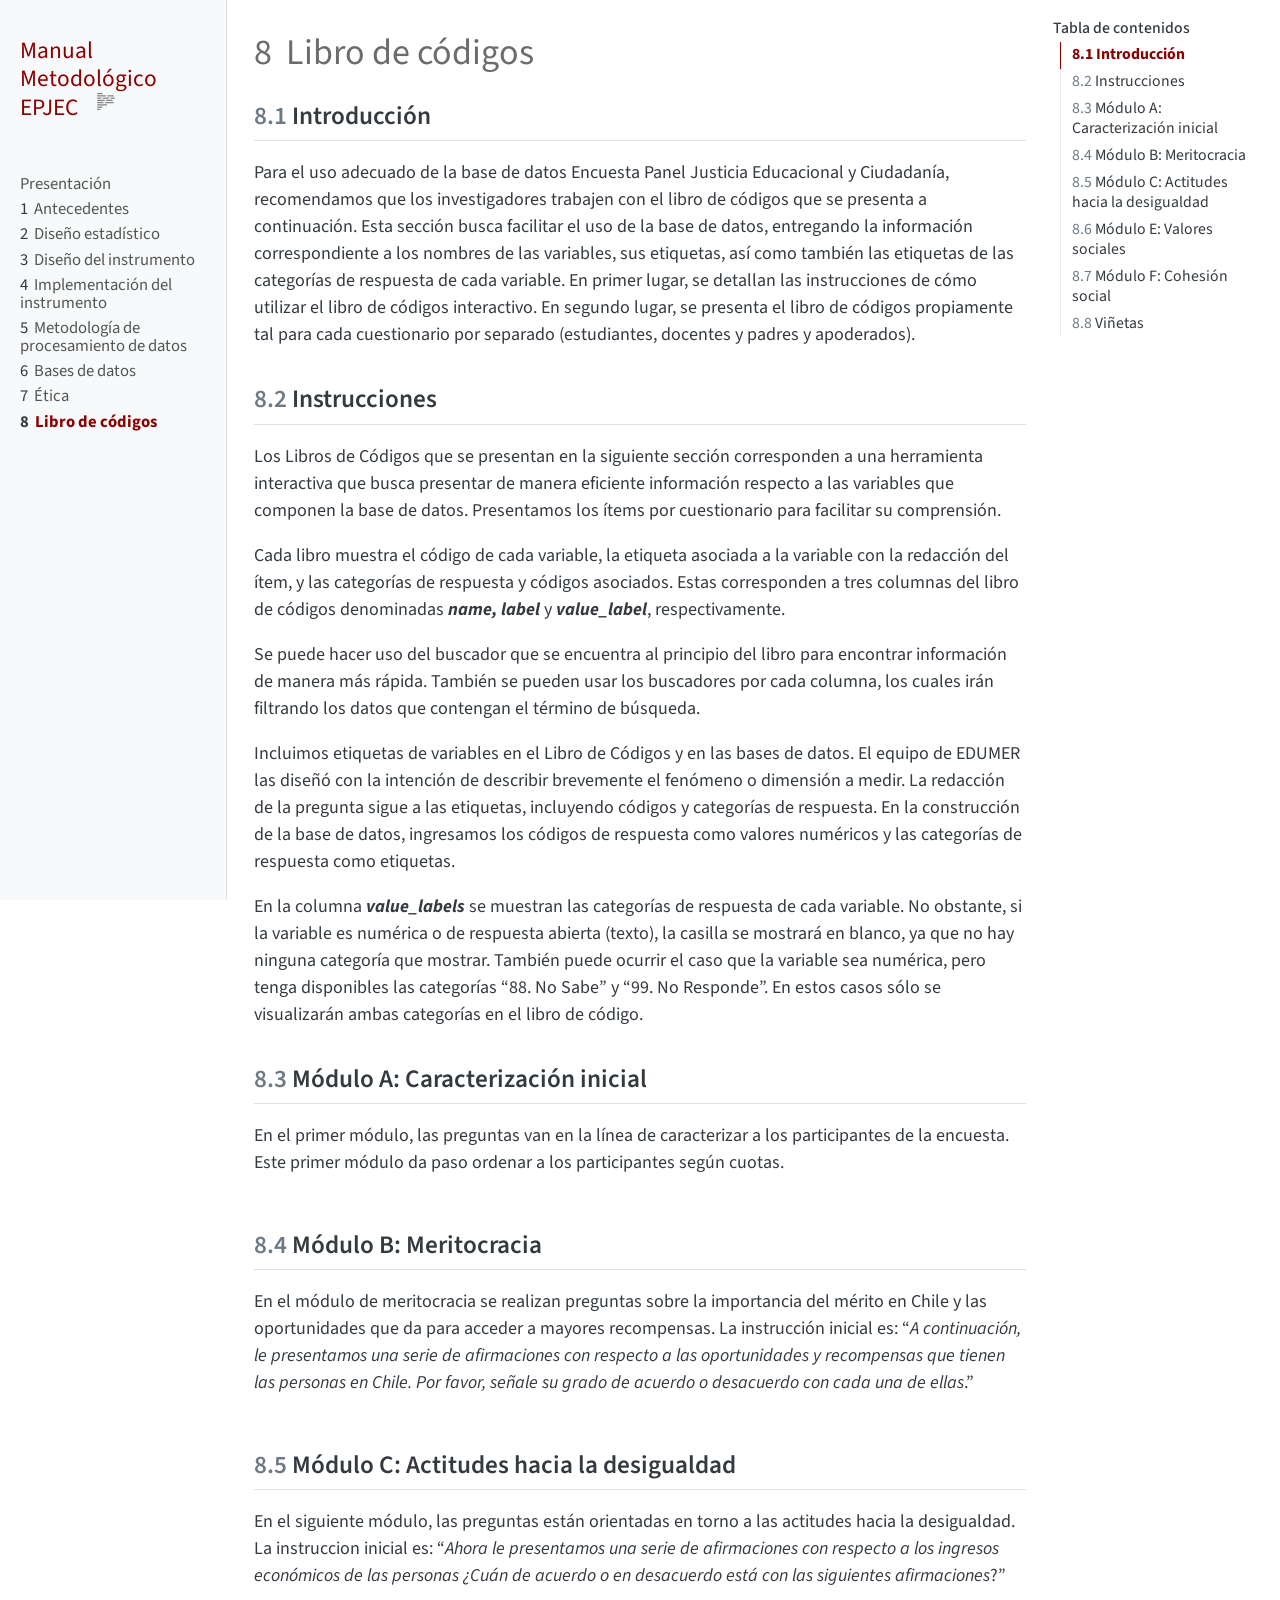
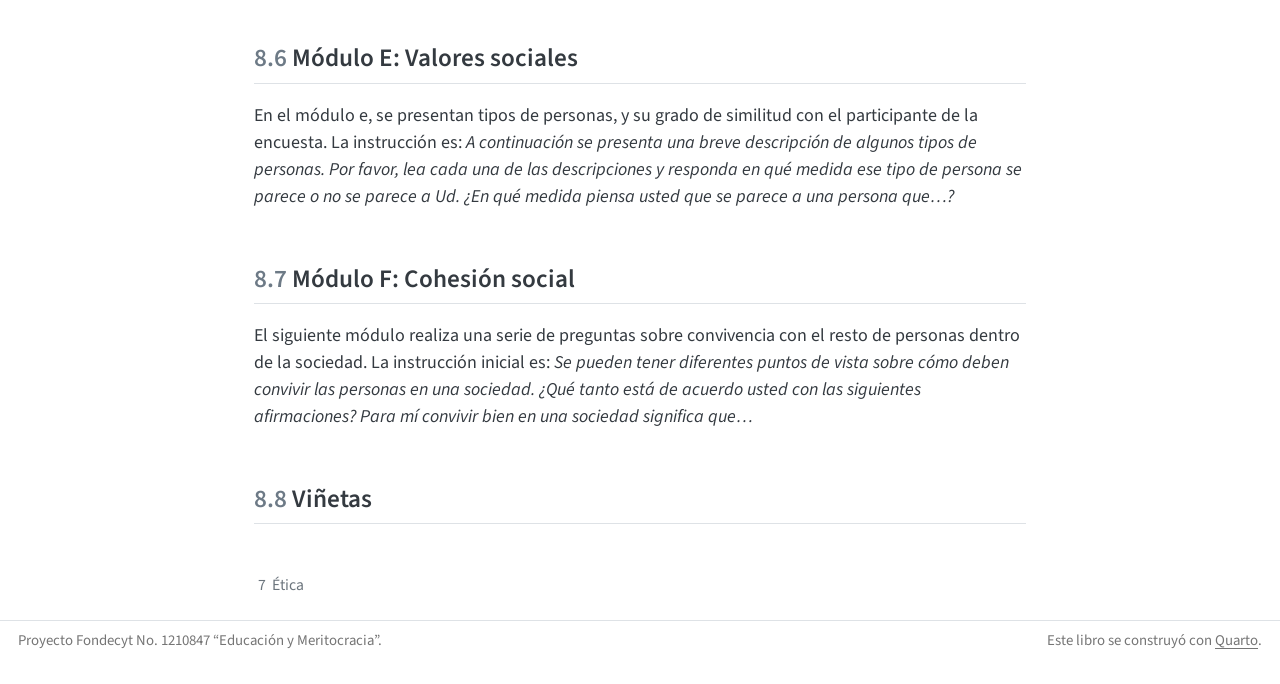
==== commit 7a90faed: "modulos a,b,c,e y f labels y value labels aplicadas en los 5 módulos" ====
--- a/docs/08-codebook.html
+++ b/docs/08-codebook.html
@@ -221,10 +221,12 @@
   <ul>
   <li><a href="#introducción" id="toc-introducción" class="nav-link active" data-scroll-target="#introducción"><span class="header-section-number">8.1</span> Introducción</a></li>
   <li><a href="#instrucciones" id="toc-instrucciones" class="nav-link" data-scroll-target="#instrucciones"><span class="header-section-number">8.2</span> Instrucciones</a></li>
-  <li><a href="#caracterización" id="toc-caracterización" class="nav-link" data-scroll-target="#caracterización"><span class="header-section-number">8.3</span> Caracterización</a></li>
-  <li><a href="#meritocracia" id="toc-meritocracia" class="nav-link" data-scroll-target="#meritocracia"><span class="header-section-number">8.4</span> Meritocracia</a></li>
-  <li><a href="#cohesión-social" id="toc-cohesión-social" class="nav-link" data-scroll-target="#cohesión-social"><span class="header-section-number">8.5</span> Cohesión social</a></li>
-  <li><a href="#viñetas" id="toc-viñetas" class="nav-link" data-scroll-target="#viñetas"><span class="header-section-number">8.6</span> Viñetas</a></li>
+  <li><a href="#módulo-a-caracterización-inicial" id="toc-módulo-a-caracterización-inicial" class="nav-link" data-scroll-target="#módulo-a-caracterización-inicial"><span class="header-section-number">8.3</span> Módulo A: Caracterización inicial</a></li>
+  <li><a href="#módulo-b-meritocracia" id="toc-módulo-b-meritocracia" class="nav-link" data-scroll-target="#módulo-b-meritocracia"><span class="header-section-number">8.4</span> Módulo B: Meritocracia</a></li>
+  <li><a href="#módulo-c-actitudes-hacia-la-desigualdad" id="toc-módulo-c-actitudes-hacia-la-desigualdad" class="nav-link" data-scroll-target="#módulo-c-actitudes-hacia-la-desigualdad"><span class="header-section-number">8.5</span> Módulo C: Actitudes hacia la desigualdad</a></li>
+  <li><a href="#módulo-e-valores-sociales" id="toc-módulo-e-valores-sociales" class="nav-link" data-scroll-target="#módulo-e-valores-sociales"><span class="header-section-number">8.6</span> Módulo E: Valores sociales</a></li>
+  <li><a href="#módulo-f-cohesión-social" id="toc-módulo-f-cohesión-social" class="nav-link" data-scroll-target="#módulo-f-cohesión-social"><span class="header-section-number">8.7</span> Módulo F: Cohesión social</a></li>
+  <li><a href="#viñetas" id="toc-viñetas" class="nav-link" data-scroll-target="#viñetas"><span class="header-section-number">8.8</span> Viñetas</a></li>
   </ul>
 </nav>
     </div>
@@ -262,37 +264,58 @@
 <p>Incluimos etiquetas de variables en el Libro de Códigos y en las bases de datos. El equipo de EDUMER las diseñó con la intención de describir brevemente el fenómeno o dimensión a medir. La redacción de la pregunta sigue a las etiquetas, incluyendo códigos y categorías de respuesta. En la construcción de la base de datos, ingresamos los códigos de respuesta como valores numéricos y las categorías de respuesta como etiquetas.</p>
 <p>En la columna <strong><em>value_labels</em></strong> se muestran las categorías de respuesta de cada variable. No obstante, si la variable es numérica o de respuesta abierta (texto), la casilla se mostrará en blanco, ya que no hay ninguna categoría que mostrar. También puede ocurrir el caso que la variable sea numérica, pero tenga disponibles las categorías “88. No Sabe” y “99. No Responde”. En estos casos sólo se visualizarán ambas categorías en el libro de código.</p>
 </section>
-<section id="caracterización" class="level2" data-number="8.3">
-<h2 data-number="8.3" class="anchored" data-anchor-id="caracterización"><span class="header-section-number">8.3</span> Caracterización</h2>
+<section id="módulo-a-caracterización-inicial" class="level2" data-number="8.3">
+<h2 data-number="8.3" class="anchored" data-anchor-id="módulo-a-caracterización-inicial"><span class="header-section-number">8.3</span> Módulo A: Caracterización inicial</h2>
+<p>En el primer módulo, las preguntas van en la línea de caracterizar a los participantes de la encuesta. Este primer módulo da paso ordenar a los participantes según cuotas.</p>
 <div class="cell">
 <div class="cell-output-display">
-<div class="datatables html-widget html-fill-item" id="htmlwidget-c0a5b9abe3b54e4e7b2d" style="width:100%;height:auto;"></div>
-<script type="application/json" data-for="htmlwidget-c0a5b9abe3b54e4e7b2d">{"x":{"filter":"top","vertical":false,"filterHTML":"<tr>\n  <td data-type=\"character\" style=\"vertical-align: top;\">\n    <div class=\"form-group has-feedback\" style=\"margin-bottom: auto;\">\n      <input type=\"search\" placeholder=\"All\" class=\"form-control\" style=\"width: 100%;\"/>\n      <span class=\"glyphicon glyphicon-remove-circle form-control-feedback\"><\/span>\n    <\/div>\n  <\/td>\n  <td data-type=\"character\" style=\"vertical-align: top;\">\n    <div class=\"form-group has-feedback\" style=\"margin-bottom: auto;\">\n      <input type=\"search\" placeholder=\"All\" class=\"form-control\" style=\"width: 100%;\" disabled=\"\"/>\n      <span class=\"glyphicon glyphicon-remove-circle form-control-feedback\"><\/span>\n    <\/div>\n  <\/td>\n<\/tr>","extensions":["Buttons"],"caption":"<caption>data_caracterizacion  columns and labels<\/caption>","data":[["carac_a04","carac_a05","carac_a06","carac_a07","carac_a08","carac_a09","carac_a10","carac_a11","carac_a12","carac_a13"],[null,null,null,null,null,null,null,null,null,null]],"container":"<table class=\"display\">\n  <thead>\n    <tr>\n      <th>name<\/th>\n      <th>label<\/th>\n    <\/tr>\n  <\/thead>\n<\/table>","options":{"dom":"Bfrtip","info":false,"buttons":["copy","csv","excel","pdf","print"],"paging":false,"columnDefs":[{"name":"name","targets":0},{"name":"label","targets":1}],"order":[],"autoWidth":false,"orderClasses":false,"orderCellsTop":true}},"evals":[],"jsHooks":[]}</script>
+<div class="datatables html-widget html-fill-item" id="htmlwidget-ff86e9daacb0eb571d08" style="width:100%;height:auto;"></div>
+<script type="application/json" data-for="htmlwidget-ff86e9daacb0eb571d08">{"x":{"filter":"top","vertical":false,"filterHTML":"<tr>\n  <td data-type=\"character\" style=\"vertical-align: top;\">\n    <div class=\"form-group has-feedback\" style=\"margin-bottom: auto;\">\n      <input type=\"search\" placeholder=\"All\" class=\"form-control\" style=\"width: 100%;\"/>\n      <span class=\"glyphicon glyphicon-remove-circle form-control-feedback\"><\/span>\n    <\/div>\n  <\/td>\n  <td data-type=\"character\" style=\"vertical-align: top;\">\n    <div class=\"form-group has-feedback\" style=\"margin-bottom: auto;\">\n      <input type=\"search\" placeholder=\"All\" class=\"form-control\" style=\"width: 100%;\"/>\n      <span class=\"glyphicon glyphicon-remove-circle form-control-feedback\"><\/span>\n    <\/div>\n  <\/td>\n  <td data-type=\"character\" style=\"vertical-align: top;\">\n    <div class=\"form-group has-feedback\" style=\"margin-bottom: auto;\">\n      <input type=\"search\" placeholder=\"All\" class=\"form-control\" style=\"width: 100%;\"/>\n      <span class=\"glyphicon glyphicon-remove-circle form-control-feedback\"><\/span>\n    <\/div>\n  <\/td>\n<\/tr>","extensions":["Buttons"],"caption":"<caption>var_caracterizacion  columns and labels<\/caption>","data":[["carac_a04","carac_a05","carac_a06","carac_a07","carac_a08","carac_a09","carac_a10","carac_a11","carac_a12","carac_a13","carac_a14"],["**A4. ¿Se considera perteneciente a alguno de los siguientes pueblos originarios?**","**A5. ¿Cómo se declara usted en términos religiosos? Indique una de las siguientes opciones.**","**A6. Aproximadamente ¿cuántos libros hay en su hogar?**","**A7. Durante su educación escolar, ¿a qué tipo de colegio asistió durante más tiempo?**","**A8. Tradicionalmente, en general la gente define las posiciones políticas como más cercanas a la izquierda, al centro o a la derecha. Por favor, indique, ¿con cuál de las siguientes posiciones usted se identifica o simpatiza más?**","**A9. Independientemente de su posición política, ¿Ud. aprueba o desaprueba la forma como Gabriel Boric está conduciendo su gobierno?**","**A10. ¿En cuál de los siguientes tramos de ingresos se encuentra su hogar?**\n\n**Para responder, considere los ingresos líquidos por sueldos y salarios de todas las personas de su hogar que trabajan remuneradamente (incluyendo jubilaciones, pensiones, aportes de parientes o amigos, arriendos y otros).**","**A11. ¿Cuál el número de personas que viven en su hogar?**","**A12. ¿En qué país vivía su madre cuando usted nació?**","**A13. ¿Tiene en el hogar alguno de los siguientes artefactos y/o servicios? : Conexión a internet a través de red de fibra óptica**","**A14. ¿Tiene en el hogar alguno de los siguientes artefactos y/o servicios? : Lavavajillas**"],["1. Mapuche,<br>2. Aimara,<br>3. Rapa Nui,<br>4. Quechua,<br>5. No, a ninguno de los anteriores,<br>6. No sé,<br>7. Preferiría no responder","1. Católico,<br>2. Evangélico,<br>3. Protestante,<br>4. Judío,<br>5. Creyente no adherente,<br>6. Agnóstico,<br>7. Ninguna,<br>8. No sé,<br>9. Preferiría no responder","1. Entre 0 y 10 libros,<br>2. Entre 11 y 25 libros,<br>3. Entre 26 y 100 libros,<br>4. Entre 101 y 200,<br>5. Entre 201 y 500,<br>6. Más de 500 libros,<br>7. No sé,<br>8. Preferiría no responder","1. Colegio municipal,<br>2. Colegio particular subvencionado,<br>3. Colegio particular,<br>4. No sé,<br>5. Preferiría no responder","1. Derecha,<br>2. Centro derecha,<br>3. Centro,<br>4. Centro izquierda,<br>5. Izquierda,<br>6. Independiente,<br>7. Ninguna,<br>8. No sé,<br>9. Preferiría no responder","1. Aprueba,<br>2. Desaprueba,<br>8. No sé,<br>9. Preferiría no responder","1. Católico,<br>2. Evangélico,<br>3. Protestante,<br>4. Judío,<br>5. Creyente no adherente,<br>6. Agnóstico,<br>7. Ninguna,<br>8. No sé,<br>9. Preferiría no responder",null,"1. Chile,<br>2. Venezuela,<br>3. Bolivia,<br>4. Perú,<br>5. Colombia,<br>6. Haití,<br>7. Ecuador,<br>8. Argentina,<br>9. República Dominicana,<br>10. España,<br>11. Brasil,<br>12. Cuba,<br>13. Paraguay,<br>14. Otro","1. Sí,<br>2. No,<br>3. No sé,<br>4. Preferiría no responder","1. Sí,<br>2. No,<br>3. No sé,<br>4. Preferiría no responder"]],"container":"<table class=\"display\">\n  <thead>\n    <tr>\n      <th>name<\/th>\n      <th>label<\/th>\n      <th>value_labels<\/th>\n    <\/tr>\n  <\/thead>\n<\/table>","options":{"dom":"Bfrtip","info":false,"buttons":["copy","csv","excel","pdf","print"],"paging":false,"columnDefs":[{"name":"name","targets":0},{"name":"label","targets":1},{"name":"value_labels","targets":2}],"order":[],"autoWidth":false,"orderClasses":false,"orderCellsTop":true}},"evals":[],"jsHooks":[]}</script>
 </div>
 </div>
 </section>
-<section id="meritocracia" class="level2" data-number="8.4">
-<h2 data-number="8.4" class="anchored" data-anchor-id="meritocracia"><span class="header-section-number">8.4</span> Meritocracia</h2>
+<section id="módulo-b-meritocracia" class="level2" data-number="8.4">
+<h2 data-number="8.4" class="anchored" data-anchor-id="módulo-b-meritocracia"><span class="header-section-number">8.4</span> Módulo B: Meritocracia</h2>
+<p>En el módulo de meritocracia se realizan preguntas sobre la importancia del mérito en Chile y las oportunidades que da para acceder a mayores recompensas. La instrucción inicial es: “<em>A continuación, le presentamos una serie de afirmaciones con respecto a las oportunidades y recompensas que tienen las personas en Chile. Por favor, señale su grado de acuerdo o desacuerdo con cada una de ellas</em>.”</p>
 <div class="cell">
 <div class="cell-output-display">
-<div class="datatables html-widget html-fill-item" id="htmlwidget-0f31568b8350158f92c4" style="width:100%;height:auto;"></div>
-<script type="application/json" data-for="htmlwidget-0f31568b8350158f92c4">{"x":{"filter":"top","vertical":false,"filterHTML":"<tr>\n  <td data-type=\"character\" style=\"vertical-align: top;\">\n    <div class=\"form-group has-feedback\" style=\"margin-bottom: auto;\">\n      <input type=\"search\" placeholder=\"All\" class=\"form-control\" style=\"width: 100%;\"/>\n      <span class=\"glyphicon glyphicon-remove-circle form-control-feedback\"><\/span>\n    <\/div>\n  <\/td>\n  <td data-type=\"character\" style=\"vertical-align: top;\">\n    <div class=\"form-group has-feedback\" style=\"margin-bottom: auto;\">\n      <input type=\"search\" placeholder=\"All\" class=\"form-control\" style=\"width: 100%;\" disabled=\"\"/>\n      <span class=\"glyphicon glyphicon-remove-circle form-control-feedback\"><\/span>\n    <\/div>\n  <\/td>\n<\/tr>","extensions":["Buttons"],"caption":"<caption>data_meritocracia  columns and labels<\/caption>","data":[["merit_01","merit_02","merit_03","merit_04","merit_05","merit_06","merit_07","merit_08","merit_09","merit_10"],[null,null,null,null,null,null,null,null,null,null]],"container":"<table class=\"display\">\n  <thead>\n    <tr>\n      <th>name<\/th>\n      <th>label<\/th>\n    <\/tr>\n  <\/thead>\n<\/table>","options":{"dom":"Bfrtip","info":false,"buttons":["copy","csv","excel","pdf","print"],"paging":false,"columnDefs":[{"name":"name","targets":0},{"name":"label","targets":1}],"order":[],"autoWidth":false,"orderClasses":false,"orderCellsTop":true}},"evals":[],"jsHooks":[]}</script>
+<div class="datatables html-widget html-fill-item" id="htmlwidget-cb81a0b57c7731a817c1" style="width:100%;height:auto;"></div>
+<script type="application/json" data-for="htmlwidget-cb81a0b57c7731a817c1">{"x":{"filter":"top","vertical":false,"filterHTML":"<tr>\n  <td data-type=\"character\" style=\"vertical-align: top;\">\n    <div class=\"form-group has-feedback\" style=\"margin-bottom: auto;\">\n      <input type=\"search\" placeholder=\"All\" class=\"form-control\" style=\"width: 100%;\"/>\n      <span class=\"glyphicon glyphicon-remove-circle form-control-feedback\"><\/span>\n    <\/div>\n  <\/td>\n  <td data-type=\"character\" style=\"vertical-align: top;\">\n    <div class=\"form-group has-feedback\" style=\"margin-bottom: auto;\">\n      <input type=\"search\" placeholder=\"All\" class=\"form-control\" style=\"width: 100%;\"/>\n      <span class=\"glyphicon glyphicon-remove-circle form-control-feedback\"><\/span>\n    <\/div>\n  <\/td>\n  <td data-type=\"character\" style=\"vertical-align: top;\">\n    <div class=\"form-group has-feedback\" style=\"margin-bottom: auto;\">\n      <input type=\"search\" placeholder=\"All\" class=\"form-control\" style=\"width: 100%;\" disabled=\"\"/>\n      <span class=\"glyphicon glyphicon-remove-circle form-control-feedback\"><\/span>\n    <\/div>\n  <\/td>\n<\/tr>","extensions":["Buttons"],"caption":"<caption>var_meritocracia  columns and labels<\/caption>","data":[["merit_01","merit_02","merit_03","merit_04","merit_05","merit_06","merit_07","merit_08","merit_09","merit_10"],["**B1. En Chile, las personas son recompensadas por sus esfuerzos.**","**B2. En Chile, las personas son recompensadas por su inteligencia y habilidad.**","**B3. En Chile, a quienes tienen padres ricos les va mucho mejor en la vida.**","**B4. En Chile, a quienes tienen buenos contactos les va mucho mejor en la vida.**","**B5. Quienes más se esfuerzan deberían obtener mayores recompensas que quienes se esfuerzan menos.**","**B6. Quienes poseen más talento deberían obtener mayores recompensas que quienes poseen menos talento.**","**B7. Está bien que quienes tienen padres ricos les vaya bien en la vida.**","**B8.  Está bien que quienes tienen buenos contactos les vaya bien en la vida.**","**B9. En Chile, todas las personas tienen las mismas oportunidades para salir adelante.**","**B10. En Chile, todas las personas obtienen lo que merecen.**"],["1. Muy en desacuerdo,<br>2. En desacuerdo,<br>3. De acuerdo,<br>4. Muy de acuerdo,<br>5. No sé,<br>6. Preferiría no responder","1. Muy en desacuerdo,<br>2. En desacuerdo,<br>3. De acuerdo,<br>4. Muy de acuerdo,<br>5. No sé,<br>6. Preferiría no responder","1. Muy en desacuerdo,<br>2. En desacuerdo,<br>3. De acuerdo,<br>4. Muy de acuerdo,<br>5. No sé,<br>6. Preferiría no responder","1. Muy en desacuerdo,<br>2. En desacuerdo,<br>3. De acuerdo,<br>4. Muy de acuerdo,<br>5. No sé,<br>6. Preferiría no responder","1. Muy en desacuerdo,<br>2. En desacuerdo,<br>3. De acuerdo,<br>4. Muy de acuerdo,<br>5. No sé,<br>6. Preferiría no responder","1. Muy en desacuerdo,<br>2. En desacuerdo,<br>3. De acuerdo,<br>4. Muy de acuerdo,<br>5. No sé,<br>6. Preferiría no responder","1. Muy en desacuerdo,<br>2. En desacuerdo,<br>3. De acuerdo,<br>4. Muy de acuerdo,<br>5. No sé,<br>6. Preferiría no responder","1. Muy en desacuerdo,<br>2. En desacuerdo,<br>3. De acuerdo,<br>4. Muy de acuerdo,<br>5. No sé,<br>6. Preferiría no responder","1. Muy en desacuerdo,<br>2. En desacuerdo,<br>3. De acuerdo,<br>4. Muy de acuerdo,<br>5. No sé,<br>6. Preferiría no responder","1. Muy en desacuerdo,<br>2. En desacuerdo,<br>3. De acuerdo,<br>4. Muy de acuerdo,<br>5. No sé,<br>6. Preferiría no responder"]],"container":"<table class=\"display\">\n  <thead>\n    <tr>\n      <th>name<\/th>\n      <th>label<\/th>\n      <th>value_labels<\/th>\n    <\/tr>\n  <\/thead>\n<\/table>","options":{"dom":"Bfrtip","info":false,"buttons":["copy","csv","excel","pdf","print"],"paging":false,"columnDefs":[{"name":"name","targets":0},{"name":"label","targets":1},{"name":"value_labels","targets":2}],"order":[],"autoWidth":false,"orderClasses":false,"orderCellsTop":true}},"evals":[],"jsHooks":[]}</script>
 </div>
 </div>
 </section>
-<section id="cohesión-social" class="level2" data-number="8.5">
-<h2 data-number="8.5" class="anchored" data-anchor-id="cohesión-social"><span class="header-section-number">8.5</span> Cohesión social</h2>
+<section id="módulo-c-actitudes-hacia-la-desigualdad" class="level2" data-number="8.5">
+<h2 data-number="8.5" class="anchored" data-anchor-id="módulo-c-actitudes-hacia-la-desigualdad"><span class="header-section-number">8.5</span> Módulo C: Actitudes hacia la desigualdad</h2>
+<p>En el siguiente módulo, las preguntas están orientadas en torno a las actitudes hacia la desigualdad. La instruccion inicial es: “<em>Ahora le presentamos una serie de afirmaciones con respecto a los ingresos económicos de las personas ¿Cuán de acuerdo o en desacuerdo está con las siguientes afirmaciones</em>?”</p>
 <div class="cell">
 <div class="cell-output-display">
-<div class="datatables html-widget html-fill-item" id="htmlwidget-65eee60cdba051fbb8dd" style="width:100%;height:auto;"></div>
-<script type="application/json" data-for="htmlwidget-65eee60cdba051fbb8dd">{"x":{"filter":"top","vertical":false,"filterHTML":"<tr>\n  <td data-type=\"character\" style=\"vertical-align: top;\">\n    <div class=\"form-group has-feedback\" style=\"margin-bottom: auto;\">\n      <input type=\"search\" placeholder=\"All\" class=\"form-control\" style=\"width: 100%;\"/>\n      <span class=\"glyphicon glyphicon-remove-circle form-control-feedback\"><\/span>\n    <\/div>\n  <\/td>\n  <td data-type=\"character\" style=\"vertical-align: top;\">\n    <div class=\"form-group has-feedback\" style=\"margin-bottom: auto;\">\n      <input type=\"search\" placeholder=\"All\" class=\"form-control\" style=\"width: 100%;\" disabled=\"\"/>\n      <span class=\"glyphicon glyphicon-remove-circle form-control-feedback\"><\/span>\n    <\/div>\n  <\/td>\n<\/tr>","extensions":["Buttons"],"caption":"<caption>data_cohesion  columns and labels<\/caption>","data":[["cohesion_01","cohesion_02","cohesion_03","cohesion_04","cohesion_05","cohesion_06","cohesion_07","cohesion_08","cohesion_09","cohesion_10","cohesion_11","cohesion_12"],[null,null,null,null,null,null,null,null,null,null,null,null]],"container":"<table class=\"display\">\n  <thead>\n    <tr>\n      <th>name<\/th>\n      <th>label<\/th>\n    <\/tr>\n  <\/thead>\n<\/table>","options":{"dom":"Bfrtip","info":false,"buttons":["copy","csv","excel","pdf","print"],"paging":false,"columnDefs":[{"name":"name","targets":0},{"name":"label","targets":1}],"order":[],"autoWidth":false,"orderClasses":false,"orderCellsTop":true}},"evals":[],"jsHooks":[]}</script>
+<div class="datatables html-widget html-fill-item" id="htmlwidget-ace176f1d72164e93d92" style="width:100%;height:auto;"></div>
+<script type="application/json" data-for="htmlwidget-ace176f1d72164e93d92">{"x":{"filter":"top","vertical":false,"filterHTML":"<tr>\n  <td data-type=\"character\" style=\"vertical-align: top;\">\n    <div class=\"form-group has-feedback\" style=\"margin-bottom: auto;\">\n      <input type=\"search\" placeholder=\"All\" class=\"form-control\" style=\"width: 100%;\"/>\n      <span class=\"glyphicon glyphicon-remove-circle form-control-feedback\"><\/span>\n    <\/div>\n  <\/td>\n  <td data-type=\"character\" style=\"vertical-align: top;\">\n    <div class=\"form-group has-feedback\" style=\"margin-bottom: auto;\">\n      <input type=\"search\" placeholder=\"All\" class=\"form-control\" style=\"width: 100%;\"/>\n      <span class=\"glyphicon glyphicon-remove-circle form-control-feedback\"><\/span>\n    <\/div>\n  <\/td>\n  <td data-type=\"character\" style=\"vertical-align: top;\">\n    <div class=\"form-group has-feedback\" style=\"margin-bottom: auto;\">\n      <input type=\"search\" placeholder=\"All\" class=\"form-control\" style=\"width: 100%;\"/>\n      <span class=\"glyphicon glyphicon-remove-circle form-control-feedback\"><\/span>\n    <\/div>\n  <\/td>\n<\/tr>","extensions":["Buttons"],"caption":"<caption>var_actitudesdesigualdad  columns and labels<\/caption>","data":[["des_01","des_02","des_03","des_04","des_05","des_06","des_07","des_08","des_09","des_10","des_11","des_12"],["**C1. Las diferencias económicas entre ricos y pobres en Chile son demasiado grandes**","**C2. Es responsabilidad del gobierno reducir las diferencias económicas entre las personas con altos ingresos y aquellas con bajos ingresos**","**C3. Es responsabilidad de las empresas privadas reducir las diferencias económicas entre las personas con altos ingresos y aquellas con bajos ingresos**","**C4. Y si tuviera que elegir, en una escala donde 0 es preferencia por el Gobierno y 10 preferencia por las empresas privadas, ¿preferirías que el gobierno o que las empresas privadas estén a cargo de reducir las diferencias económicas entre las personas con altos ingresos y aquellas con bajos ingresos?**","**C5. Mirando la lista a continuación, ¿quién cree que debería tener la mayor responsabilidad en reducir las diferencias de ingreso entre las personas con altos ingresos y las personas con bajos ingresos? **","**C6. En Chile un 10% de los sueldos se descuenta para ahorro previsional (pensiones). Actualmente se está discutiendo una reforma que propone sumar un 6% adicional con cargo al empleador. El principal tema de esta discusión es cómo repartir este 6%: si debería destinarse a un fondo solidario (para disminuir las brechas entre las pensiones), o a las cuentas individuales (para incrementar los ahorros personales de cada trabajador a futuro).** \n**¿Cómo distribuiría Ud. este 6%? Marque abajo su preferencia, donde 0 significa que nada se asigna a la cuenta individual y todo al fondo solidario, mientras 6 es todo a la cuenta individual y nada al fondo solidario**","**C7. La mayoría de los políticos en Chile no se preocupan acerca de reducir las diferencias en los ingresos entre personas con altos ingresos y las personas con bajos ingresos **","**C8. El gobierno debería proveer un estandar de vida decente para las personas desempleadas **","**C9. Está bien que en Chile las personas con mayores ingresos puedan tener mejor educación que las personas de ingresos más bajos.**","**C10. Está bien que en Chile las personas con mayores ingresos puedan tener mejor acceso a salud que las personas de ingresos más bajos.**","**C11. Está bien que en Chile las personas con mayores ingresos puedan tener mejores pensiones que las personas de ingresos más bajos.**","**C12. Está bien que las personas más inteligentes y/o talentosas ganen más dinero, aun cuando requieran esforzarse menos para ello**"],["1. Muy en desacuerdo,<br>2. En desacuerdo,<br>3. De acuerdo,<br>4. Muy de acuerdo,<br>5. No sé,<br>6. Preferiría no responder","1. Muy en desacuerdo,<br>2. En desacuerdo,<br>3. De acuerdo,<br>4. Muy de acuerdo,<br>5. No sé,<br>6. Preferiría no responder","1. Muy en desacuerdo,<br>2. En desacuerdo,<br>3. De acuerdo,<br>4. Muy de acuerdo,<br>5. No sé,<br>6. Preferiría no responder","1. Gobierno,<br>2. Empresas","1. Empresas privadas,<br>2. Gobierno,<br>3. Sindicatos,<br>4. Las personas con altos ingresos por<br>                                             sí mismas,<br>5. Las personas con bajos ingresos por<br>                                             sí mismas,<br>6. Las diferencias de ingresos no<br>                                             necesitan ser reducidas,<br>7. No sé,<br>8. Preferiría no responder","1. Nada a la cuenta individual,todo al fondo solidario,<br>2. Todo a la cuenta individual, <br>nada al fondo solidario","1. Muy en desacuerdo,<br>2. En desacuerdo,<br>3. De acuerdo,<br>4. Muy de acuerdo,<br>5. No sé,<br>6. Preferiría no responder","1. Muy en desacuerdo,<br>2. En desacuerdo,<br>3. De acuerdo,<br>4. Muy de acuerdo,<br>5. No sé,<br>6. Preferiría no responder","1. Muy en desacuerdo,<br>2. En desacuerdo,<br>3. De acuerdo,<br>4. Muy de acuerdo,<br>5. No sé,<br>6. Preferiría no responder","1. Muy en desacuerdo,<br>2. En desacuerdo,<br>3. De acuerdo,<br>4. Muy de acuerdo,<br>5. No sé,<br>6. Preferiría no responder","1. Muy en desacuerdo,<br>2. En desacuerdo,<br>3. De acuerdo,<br>4. Muy de acuerdo,<br>5. No sé,<br>6. Preferiría no responder","1. Muy en desacuerdo,<br>2. En desacuerdo,<br>3. De acuerdo,<br>4. Muy de acuerdo,<br>5. No sé,<br>6. Preferiría no responder"]],"container":"<table class=\"display\">\n  <thead>\n    <tr>\n      <th>name<\/th>\n      <th>label<\/th>\n      <th>value_labels<\/th>\n    <\/tr>\n  <\/thead>\n<\/table>","options":{"dom":"Bfrtip","info":false,"buttons":["copy","csv","excel","pdf","print"],"paging":false,"columnDefs":[{"name":"name","targets":0},{"name":"label","targets":1},{"name":"value_labels","targets":2}],"order":[],"autoWidth":false,"orderClasses":false,"orderCellsTop":true}},"evals":[],"jsHooks":[]}</script>
 </div>
 </div>
 </section>
-<section id="viñetas" class="level2" data-number="8.6">
-<h2 data-number="8.6" class="anchored" data-anchor-id="viñetas"><span class="header-section-number">8.6</span> Viñetas</h2>
-<p>Este método permite al investigador comprender el papel de la característica observada de un sujeto ficticio o viñeta en la evaluación del observador externo <a href="https://www.zotero.org/google-docs/?9PyGL8">(Jasso, 1990)</a>. Por lo tanto, las evaluaciones se ajustan en función de los atributos de las viñetas <a href="https://www.zotero.org/google-docs/?3uOquG">(Dülmer, 2016)</a>. Asimismo, cada viñeta se describe en términos de características demográficas o socioeconómicas específicas (e.g., sexo, ocupación), que consecuentemente los participantes en la encuesta evalúan. Por razones de eficiencia, cada encuestado evalúa sólo un número limitado de viñetas para garantizar variación entre y dentro de los sujetos en las respuestas esperadas (e.g., diez viñetas ).&nbsp;</p>
-<p>El diseño del estudio para la muestra en Alemania ya ha sido realizado. Para ello se ha implementado el algoritmo D-Efficient diseñado en el software SAS. Este método permite optimizar el número de viñetas en un procedimiento de dos pasos. Primero, se estima el número óptimo de viñetas dentro del universo factorial, el cual incrementa en la medida en que se incorporan descriptores en las viñetas. Por ejemplo, si tenemos una viñeta que incorpora descripciones sobre &nbsp; sexo (2), edad (5),educación (4) y background migrante (2), esto nos da un universo factorial de 80 viñetas que deberían ser evaluadas (2x5x4x2). No obstante, este número hace poco factible el estudio, pues es improbable pedirle a una persona evalúe 80 viñetas. Por lo tanto, el algoritmo primero selecciona el número óptimo de viñetas y luego las organiza en blocks garantizando así la ortogonalidad de las características de cada viñeta. Así, se puede disponer de un n más acotado de viñetas anidadas en blocks, siendo estos últimos asignados de manera aleatoria a cada encuestado.</p>
+<section id="módulo-e-valores-sociales" class="level2" data-number="8.6">
+<h2 data-number="8.6" class="anchored" data-anchor-id="módulo-e-valores-sociales"><span class="header-section-number">8.6</span> Módulo E: Valores sociales</h2>
+<p>En el módulo e, se presentan tipos de personas, y su grado de similitud con el participante de la encuesta. La instrucción es: <em>A continuación se presenta una breve descripción de algunos tipos de personas. Por favor, lea cada una de las descripciones y responda en qué medida ese tipo de persona se parece o no se parece a Ud. ¿En qué medida piensa usted que se parece a una persona que…?</em></p>
+<div class="cell">
+<div class="cell-output-display">
+<div class="datatables html-widget html-fill-item" id="htmlwidget-3dbb525b127295209dc2" style="width:100%;height:auto;"></div>
+<script type="application/json" data-for="htmlwidget-3dbb525b127295209dc2">{"x":{"filter":"top","vertical":false,"filterHTML":"<tr>\n  <td data-type=\"character\" style=\"vertical-align: top;\">\n    <div class=\"form-group has-feedback\" style=\"margin-bottom: auto;\">\n      <input type=\"search\" placeholder=\"All\" class=\"form-control\" style=\"width: 100%;\"/>\n      <span class=\"glyphicon glyphicon-remove-circle form-control-feedback\"><\/span>\n    <\/div>\n  <\/td>\n  <td data-type=\"character\" style=\"vertical-align: top;\">\n    <div class=\"form-group has-feedback\" style=\"margin-bottom: auto;\">\n      <input type=\"search\" placeholder=\"All\" class=\"form-control\" style=\"width: 100%;\"/>\n      <span class=\"glyphicon glyphicon-remove-circle form-control-feedback\"><\/span>\n    <\/div>\n  <\/td>\n  <td data-type=\"character\" style=\"vertical-align: top;\">\n    <div class=\"form-group has-feedback\" style=\"margin-bottom: auto;\">\n      <input type=\"search\" placeholder=\"All\" class=\"form-control\" style=\"width: 100%;\" disabled=\"\"/>\n      <span class=\"glyphicon glyphicon-remove-circle form-control-feedback\"><\/span>\n    <\/div>\n  <\/td>\n<\/tr>","extensions":["Buttons"],"caption":"<caption>var_valoressociales  columns and labels<\/caption>","data":[["values_01","values_02","values_03","values_04","values_05","values_06","values_07","values_08","values_09","values_10","values_11","values_12","values_13","values_14","values_15","values_17","values_18","values_19","values_20","values_21"],["**E1. Considera que tener ideas originales y creativas es importante. Le gusta hacer las cosas a su manera**","**E2. Le es importante ser pudiente. Quiere tener mucho dinero y cosas caras.**","**E3. Le parece importante que todo el mundo sea tratado de la misma manera. Cree que todo el mundo debería tener las mismas oportunidades en la vida.**","**E4. Le es importante mostrar sus habilidades. Quiere que todo el mundo le admire por lo que hace.**","**E5. Le es importante vivir en un entorno seguro. Evita cualquier cosa que pueda poner en peligro su seguridad.**","**E6. Le gustan las sorpresas y siempre está buscando hacer cosas nuevas. Le parece importante hacer muchas cosas distintas en la vida.**","**E7. Cree que las personas deberían hacer lo que se les manda. Cree que deberían obedecer las normas siempre, aunque nadie les vea.**","**E8. Le es importante escuchar a personas que son distintas a sí mismo. Aunque no esté de acuerdo con ellas quiere comprenderlas.**","**E9. Le es importante actuar de manera humilde y modesta. Trata de no llamar la atención.**","**E10. Le es importante divertirse. Le gusta darse caprichos.**","**E11. Le es importante tomar sus propias decisiones sobre qué va a hacer. Le gusta ser libre y no depender de los demás.**","**E12. Le es muy importante ayudar a las personas que tiene a su alrededor. Se preocupa por su bienestar.**","**E13. Le es importante tener éxito. Le gustaría que todo el mundo reconociese sus éxitos.**","**E14. Le es importante que el gobierno le garantice su seguridad frente a todo tipo de amenazas. Quiere un Estado fuerte capaz de defender a sus ciudadanos.**","**E15. Busca aventura y le gusta tomar riesgos. Quiere una vida emocionante.**","**E17. Le es importante hacerse respetar por los demás. Quiere que la gente haga lo que dice.**","**E18. Le es importante ser fiel a sus amigos. Quiere dedicarse a las personas que le son cercanas.**","**E19. Cree firmemente que la gente debería preocuparse por la naturaleza. Considera que cuidar el medio ambiente es importante.**","**E20. Las tradiciones le son importantes. Trata de seguir las costumbres de su religión o de su familia.**","**E21. Busca cualquier ocasión para divertirse. Le es importante hacer cosas que le proporcionen placer.**"],["1. No se parece nada a mi,<br>2. No se parece a mí,<br>3. Se parece un poco a mí,<br>4. Se parece algo a mí,<br>5. Se parece a mí,<br>6. Se parece mucho a mí,<br>7. No sé,<br>8. Preferiría no responder","1. No se parece nada a mi,<br>2. No se parece a mí,<br>3. Se parece un poco a mí,<br>4. Se parece algo a mí,<br>5. Se parece a mí,<br>6. Se parece mucho a mí,<br>7. No sé,<br>8. Preferiría no responder","1. No se parece nada a mi,<br>2. No se parece a mí,<br>3. Se parece un poco a mí,<br>4. Se parece algo a mí,<br>5. Se parece a mí,<br>6. Se parece mucho a mí,<br>7. No sé,<br>8. Preferiría no responder","1. No se parece nada a mi,<br>2. No se parece a mí,<br>3. Se parece un poco a mí,<br>4. Se parece algo a mí,<br>5. Se parece a mí,<br>6. Se parece mucho a mí,<br>7. No sé,<br>8. Preferiría no responder","1. No se parece nada a mi,<br>2. No se parece a mí,<br>3. Se parece un poco a mí,<br>4. Se parece algo a mí,<br>5. Se parece a mí,<br>6. Se parece mucho a mí,<br>7. No sé,<br>8. Preferiría no responder","1. No se parece nada a mi,<br>2. No se parece a mí,<br>3. Se parece un poco a mí,<br>4. Se parece algo a mí,<br>5. Se parece a mí,<br>6. Se parece mucho a mí,<br>7. No sé,<br>8. Preferiría no responder","1. No se parece nada a mi,<br>2. No se parece a mí,<br>3. Se parece un poco a mí,<br>4. Se parece algo a mí,<br>5. Se parece a mí,<br>6. Se parece mucho a mí,<br>7. No sé,<br>8. Preferiría no responder","1. No se parece nada a mi,<br>2. No se parece a mí,<br>3. Se parece un poco a mí,<br>4. Se parece algo a mí,<br>5. Se parece a mí,<br>6. Se parece mucho a mí,<br>7. No sé,<br>8. Preferiría no responder","1. No se parece nada a mi,<br>2. No se parece a mí,<br>3. Se parece un poco a mí,<br>4. Se parece algo a mí,<br>5. Se parece a mí,<br>6. Se parece mucho a mí,<br>7. No sé,<br>8. Preferiría no responder","1. No se parece nada a mi,<br>2. No se parece a mí,<br>3. Se parece un poco a mí,<br>4. Se parece algo a mí,<br>5. Se parece a mí,<br>6. Se parece mucho a mí,<br>7. No sé,<br>8. Preferiría no responder","1. No se parece nada a mi,<br>2. No se parece a mí,<br>3. Se parece un poco a mí,<br>4. Se parece algo a mí,<br>5. Se parece a mí,<br>6. Se parece mucho a mí,<br>7. No sé,<br>8. Preferiría no responder","1. No se parece nada a mi,<br>2. No se parece a mí,<br>3. Se parece un poco a mí,<br>4. Se parece algo a mí,<br>5. Se parece a mí,<br>6. Se parece mucho a mí,<br>7. No sé,<br>8. Preferiría no responder","1. No se parece nada a mi,<br>2. No se parece a mí,<br>3. Se parece un poco a mí,<br>4. Se parece algo a mí,<br>5. Se parece a mí,<br>6. Se parece mucho a mí,<br>7. No sé,<br>8. Preferiría no responder","1. No se parece nada a mi,<br>2. No se parece a mí,<br>3. Se parece un poco a mí,<br>4. Se parece algo a mí,<br>5. Se parece a mí,<br>6. Se parece mucho a mí,<br>7. No sé,<br>8. Preferiría no responder","1. No se parece nada a mi,<br>2. No se parece a mí,<br>3. Se parece un poco a mí,<br>4. Se parece algo a mí,<br>5. Se parece a mí,<br>6. Se parece mucho a mí,<br>7. No sé,<br>8. Preferiría no responder","1. No se parece nada a mi,<br>2. No se parece a mí,<br>3. Se parece un poco a mí,<br>4. Se parece algo a mí,<br>5. Se parece a mí,<br>6. Se parece mucho a mí,<br>7. No sé,<br>8. Preferiría no responder","1. No se parece nada a mi,<br>2. No se parece a mí,<br>3. Se parece un poco a mí,<br>4. Se parece algo a mí,<br>5. Se parece a mí,<br>6. Se parece mucho a mí,<br>7. No sé,<br>8. Preferiría no responder","1. No se parece nada a mi,<br>2. No se parece a mí,<br>3. Se parece un poco a mí,<br>4. Se parece algo a mí,<br>5. Se parece a mí,<br>6. Se parece mucho a mí,<br>7. No sé,<br>8. Preferiría no responder","1. No se parece nada a mi,<br>2. No se parece a mí,<br>3. Se parece un poco a mí,<br>4. Se parece algo a mí,<br>5. Se parece a mí,<br>6. Se parece mucho a mí,<br>7. No sé,<br>8. Preferiría no responder","1. No se parece nada a mi,<br>2. No se parece a mí,<br>3. Se parece un poco a mí,<br>4. Se parece algo a mí,<br>5. Se parece a mí,<br>6. Se parece mucho a mí,<br>7. No sé,<br>8. Preferiría no responder"]],"container":"<table class=\"display\">\n  <thead>\n    <tr>\n      <th>name<\/th>\n      <th>label<\/th>\n      <th>value_labels<\/th>\n    <\/tr>\n  <\/thead>\n<\/table>","options":{"dom":"Bfrtip","info":false,"buttons":["copy","csv","excel","pdf","print"],"paging":false,"columnDefs":[{"name":"name","targets":0},{"name":"label","targets":1},{"name":"value_labels","targets":2}],"order":[],"autoWidth":false,"orderClasses":false,"orderCellsTop":true}},"evals":[],"jsHooks":[]}</script>
+</div>
+</div>
+</section>
+<section id="módulo-f-cohesión-social" class="level2" data-number="8.7">
+<h2 data-number="8.7" class="anchored" data-anchor-id="módulo-f-cohesión-social"><span class="header-section-number">8.7</span> Módulo F: Cohesión social</h2>
+<p>El siguiente módulo realiza una serie de preguntas sobre convivencia con el resto de personas dentro de la sociedad. La instrucción inicial es: <em>Se pueden tener diferentes puntos de vista sobre cómo deben convivir las personas en una sociedad. ¿Qué tanto está de acuerdo usted con las siguientes afirmaciones? Para mí convivir bien en una sociedad significa que…</em></p>
+<div class="cell">
+<div class="cell-output-display">
+<div class="datatables html-widget html-fill-item" id="htmlwidget-42e8c7800c73bbee7afc" style="width:100%;height:auto;"></div>
+<script type="application/json" data-for="htmlwidget-42e8c7800c73bbee7afc">{"x":{"filter":"top","vertical":false,"filterHTML":"<tr>\n  <td data-type=\"character\" style=\"vertical-align: top;\">\n    <div class=\"form-group has-feedback\" style=\"margin-bottom: auto;\">\n      <input type=\"search\" placeholder=\"All\" class=\"form-control\" style=\"width: 100%;\"/>\n      <span class=\"glyphicon glyphicon-remove-circle form-control-feedback\"><\/span>\n    <\/div>\n  <\/td>\n  <td data-type=\"character\" style=\"vertical-align: top;\">\n    <div class=\"form-group has-feedback\" style=\"margin-bottom: auto;\">\n      <input type=\"search\" placeholder=\"All\" class=\"form-control\" style=\"width: 100%;\"/>\n      <span class=\"glyphicon glyphicon-remove-circle form-control-feedback\"><\/span>\n    <\/div>\n  <\/td>\n  <td data-type=\"character\" style=\"vertical-align: top;\">\n    <div class=\"form-group has-feedback\" style=\"margin-bottom: auto;\">\n      <input type=\"search\" placeholder=\"All\" class=\"form-control\" style=\"width: 100%;\" disabled=\"\"/>\n      <span class=\"glyphicon glyphicon-remove-circle form-control-feedback\"><\/span>\n    <\/div>\n  <\/td>\n<\/tr>","extensions":["Buttons"],"caption":"<caption>var_cohesion  columns and labels<\/caption>","data":[["cohesion_01","cohesion_02","cohesion_03","cohesion_04","cohesion_05","cohesion_06","cohesion_07","cohesion_08","cohesion_09","cohesion_10","cohesion_11","cohesion_12"],["**F1. Todo el mundo tiene un lugar en la sociedad**","**F2. Cada cual puede desarrollarse libremente según sus capacidades e inclinaciones**","**F3. Todos comparten los mismos valores, costumbres y tradiciones**","**F4. Conviven personas de distintos orígenes culturales**","**F5. Todo el mundo obedece la ley y el orden**","**F6. Cada uno puede vivir como quiera**","**F7. Se debaten las diferencias de opinión y se alcanzan compromisos**","**F8. Alguien está disponible para guiarte**","**F9. Las familias y el vecindario están muy unidos**","**F10. Puedes vivir la vida con libertad e independencia de los demás**","**F11. Todos tienen las mismas posibilidades de influir en las decisiones políticas**","**F12. Todo el mundo está dispuesto a autorrestringirse por el bien de la sociedad**"],["1. Para nada,<br>2. Más bien no,<br>3. En parte,<br>4. Más bien sí,<br>5. Totalmente,<br>6. No sé,<br>7. Preferiría no responder","1. Para nada,<br>2. Más bien no,<br>3. En parte,<br>4. Más bien sí,<br>5. Totalmente,<br>6. No sé,<br>7. Preferiría no responder","1. Para nada,<br>2. Más bien no,<br>3. En parte,<br>4. Más bien sí,<br>5. Totalmente,<br>6. No sé,<br>7. Preferiría no responder","1. Para nada,<br>2. Más bien no,<br>3. En parte,<br>4. Más bien sí,<br>5. Totalmente,<br>6. No sé,<br>7. Preferiría no responder","1. Para nada,<br>2. Más bien no,<br>3. En parte,<br>4. Más bien sí,<br>5. Totalmente,<br>6. No sé,<br>7. Preferiría no responder","1. Para nada,<br>2. Más bien no,<br>3. En parte,<br>4. Más bien sí,<br>5. Totalmente,<br>6. No sé,<br>7. Preferiría no responder","1. Para nada,<br>2. Más bien no,<br>3. En parte,<br>4. Más bien sí,<br>5. Totalmente,<br>6. No sé,<br>7. Preferiría no responder","1. Para nada,<br>2. Más bien no,<br>3. En parte,<br>4. Más bien sí,<br>5. Totalmente,<br>6. No sé,<br>7. Preferiría no responder","1. Para nada,<br>2. Más bien no,<br>3. En parte,<br>4. Más bien sí,<br>5. Totalmente,<br>6. No sé,<br>7. Preferiría no responder","1. Para nada,<br>2. Más bien no,<br>3. En parte,<br>4. Más bien sí,<br>5. Totalmente,<br>6. No sé,<br>7. Preferiría no responder","1. Para nada,<br>2. Más bien no,<br>3. En parte,<br>4. Más bien sí,<br>5. Totalmente,<br>6. No sé,<br>7. Preferiría no responder","1. Para nada,<br>2. Más bien no,<br>3. En parte,<br>4. Más bien sí,<br>5. Totalmente,<br>6. No sé,<br>7. Preferiría no responder"]],"container":"<table class=\"display\">\n  <thead>\n    <tr>\n      <th>name<\/th>\n      <th>label<\/th>\n      <th>value_labels<\/th>\n    <\/tr>\n  <\/thead>\n<\/table>","options":{"dom":"Bfrtip","info":false,"buttons":["copy","csv","excel","pdf","print"],"paging":false,"columnDefs":[{"name":"name","targets":0},{"name":"label","targets":1},{"name":"value_labels","targets":2}],"order":[],"autoWidth":false,"orderClasses":false,"orderCellsTop":true}},"evals":[],"jsHooks":[]}</script>
+</div>
+</div>
+</section>
+<section id="viñetas" class="level2" data-number="8.8">
+<h2 data-number="8.8" class="anchored" data-anchor-id="viñetas"><span class="header-section-number">8.8</span> Viñetas</h2>
 
 
 </section>
